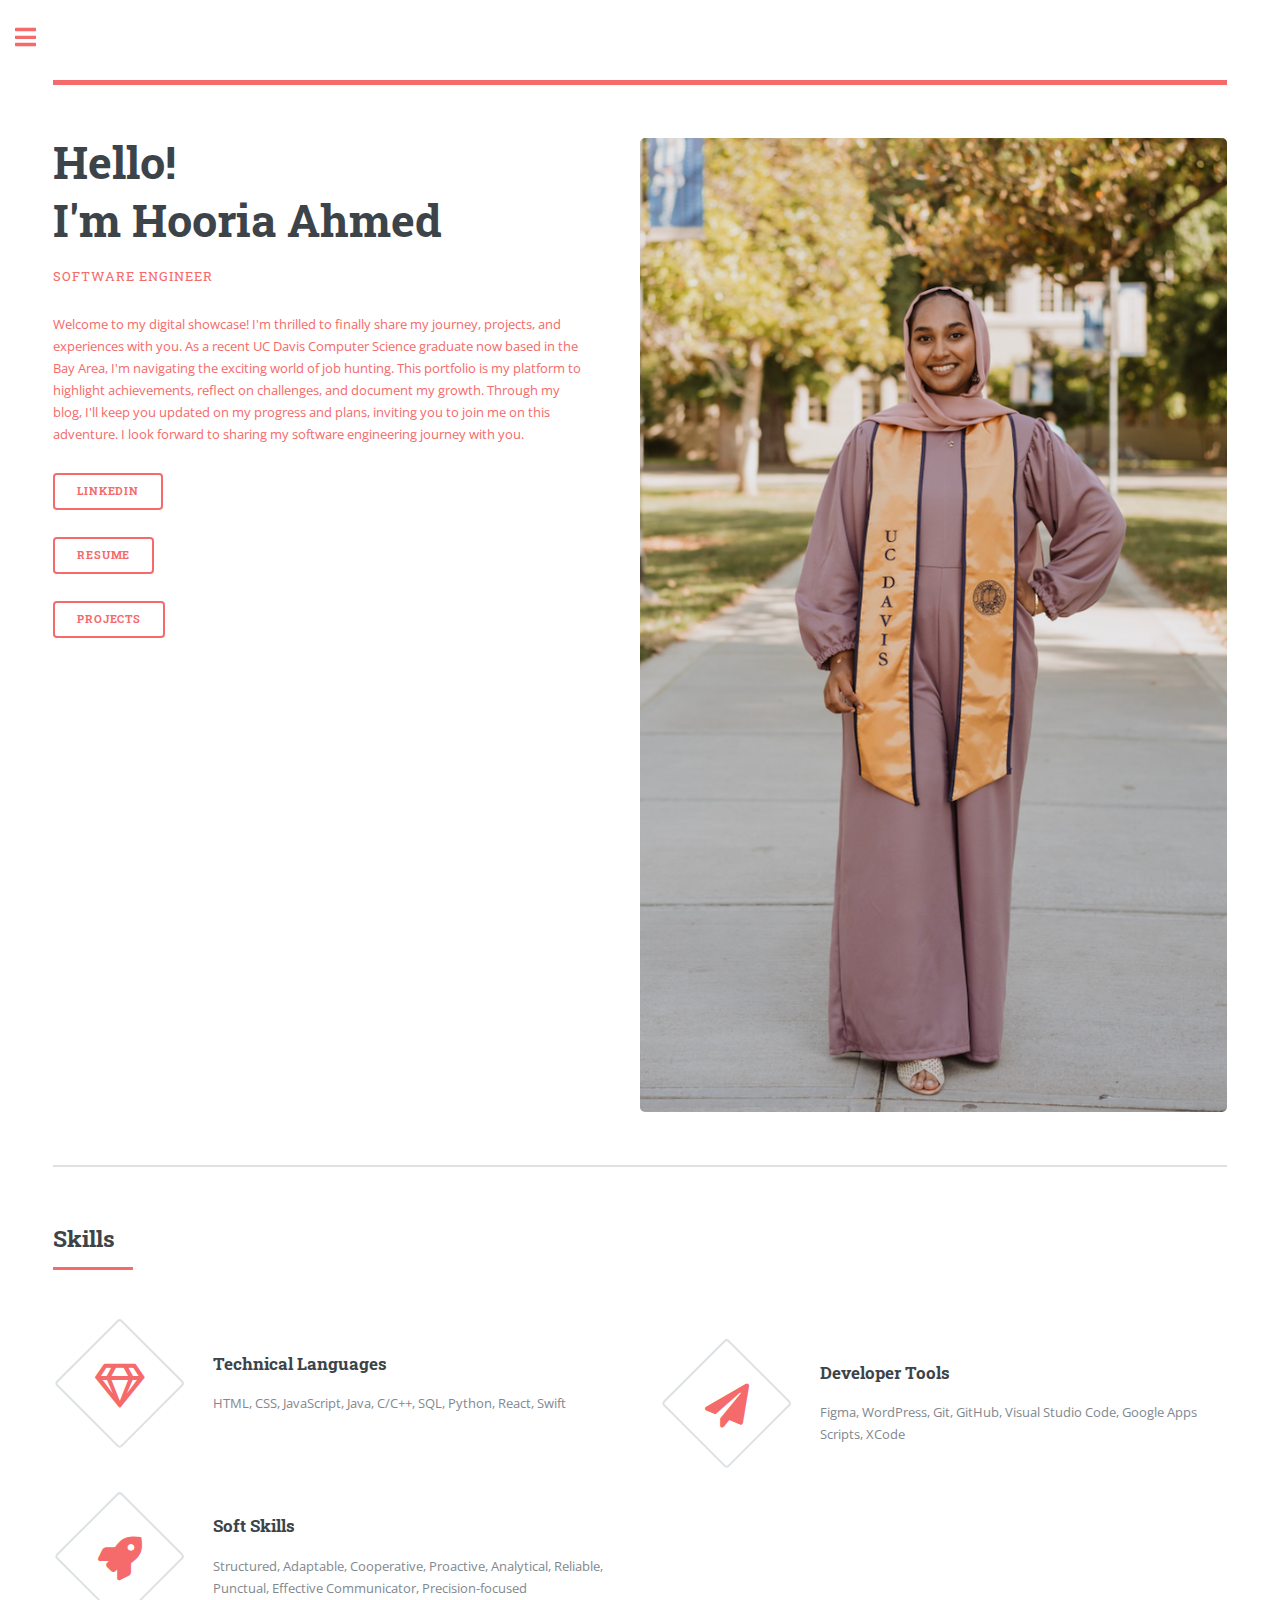
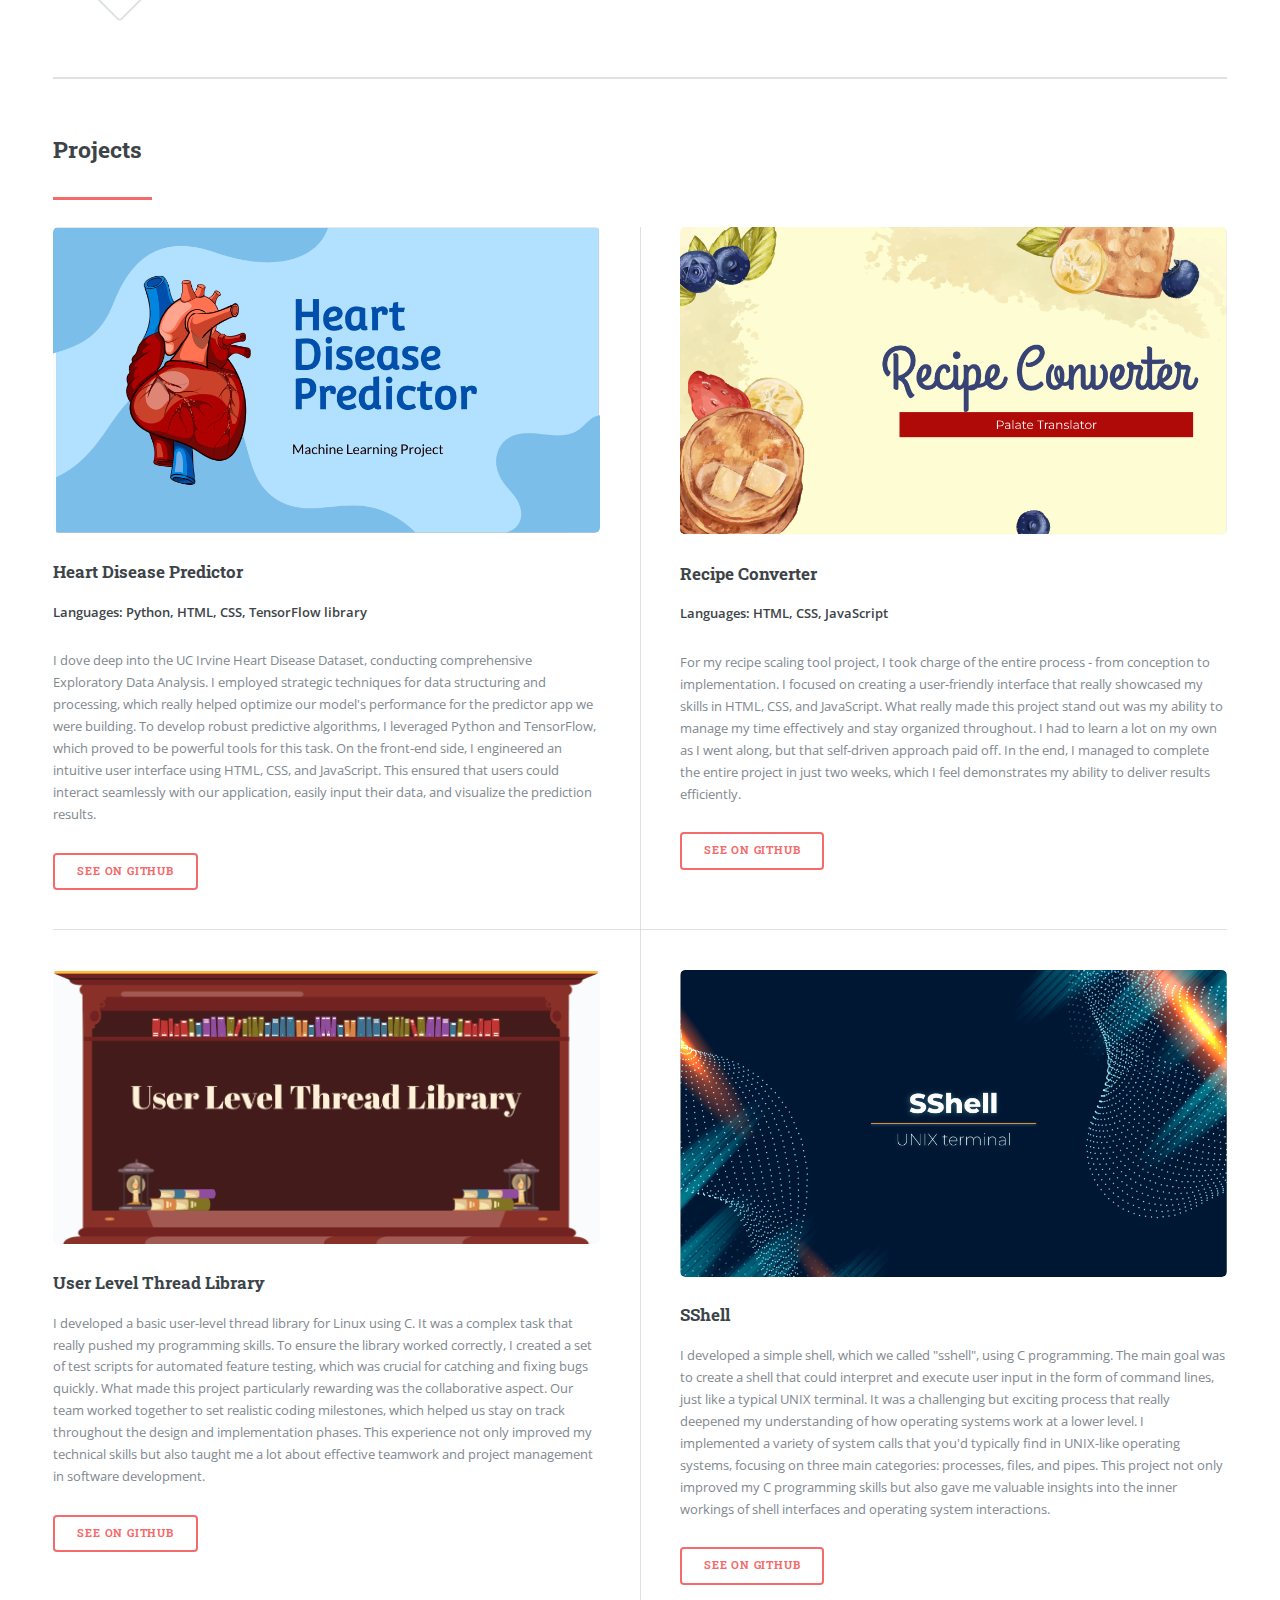
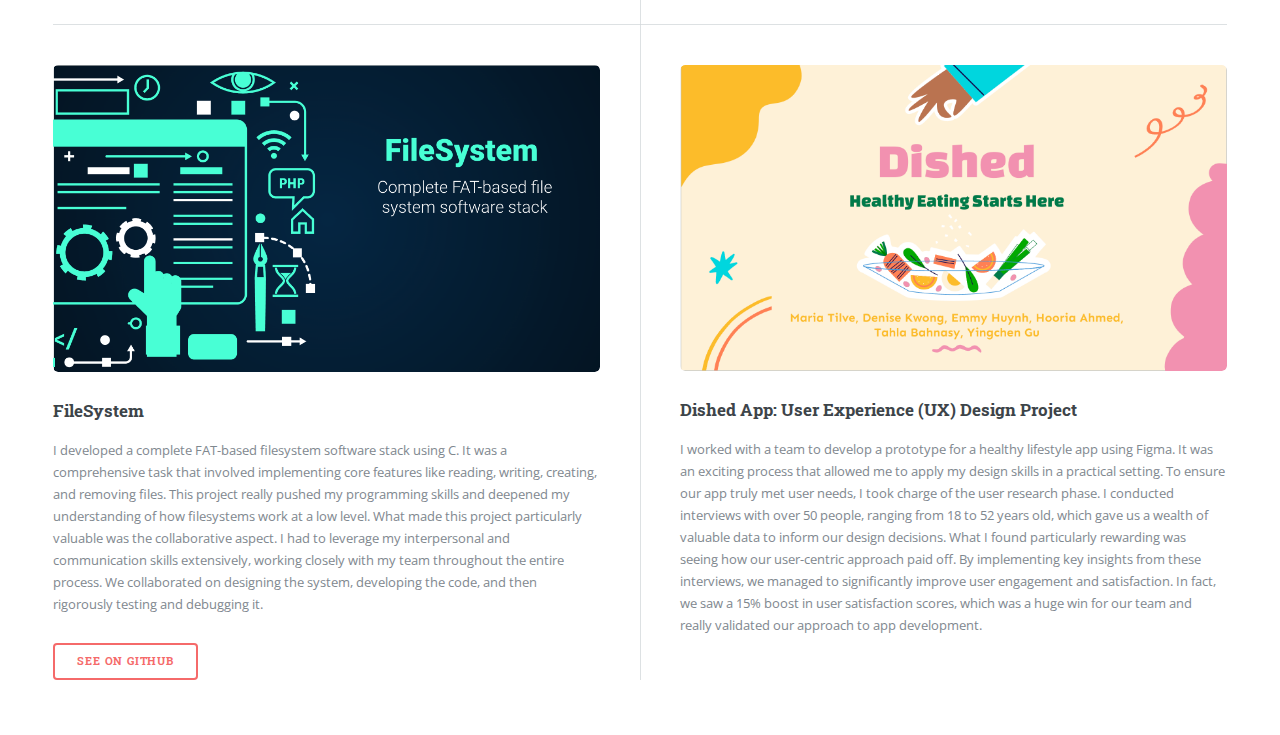
==== index.html @ 4b8045fc "added projects anchor" ====
<!DOCTYPE HTML>
<!--
	Hooria's personal project portfolio
-->
<html>
	<head>
		<title>Hooria's Portfolio</title>
		<meta charset="utf-8" />
		<meta name="viewport" content="width=device-width, initial-scale=1, user-scalable=no" />
		<link rel="stylesheet" href="assets/css/main.css" />

		 <!-- add icon link -->
		<link rel="icon" href="images/h-favicon.jpg"type="image/x-icon"/>

		<!-- Google tag (gtag.js) -->
		<script async src="https://www.googletagmanager.com/gtag/js?id=G-2B2VXZK2Q8"></script>
		<script>
		window.dataLayer = window.dataLayer || [];
		function gtag(){dataLayer.push(arguments);}
		gtag('js', new Date());

		gtag('config', 'G-2B2VXZK2Q8');
		</script>
	</head>
	<body class="is-preload">

		<!-- Wrapper -->
			<div id="wrapper">

				<!-- Main -->
					<div id="main">
						<div class="inner">

							<!-- Header -->
								<header id="header">
									<a href="index.html" class="logo">
								</header>

							<!-- Banner -->
								<section id="banner">
									<div class="content">
										<header>
											<h1 style="font-size: 45px;">Hello! <br>I'm Hooria Ahmed<br />
											</h1>
											<p>Software Engineer</p>
										</header>
										<p>Welcome to my digital showcase! I'm thrilled to finally share my journey, projects, and experiences with you. As a recent UC Davis Computer Science graduate now based in the Bay Area, I'm navigating the exciting world of job hunting. This portfolio is my platform to highlight achievements, reflect on challenges, and document my growth. Through my blog, I'll keep you updated on my progress and plans, inviting you to join me on this adventure. I look forward to sharing my software engineering journey with you.
										</p>
										<ul class="actions">
											<li><a href="https://www.linkedin.com/in/hooria-ahmed-79b497223/" class="button big">LinkedIn</a></li>
										</ul>
										<ul class="actions">
											<li><a href="images/July_Hooria Ahmed_Resume_2024 (1).pdf" class="button big">Resume</a></li>
										</ul>
										<ul class="actions">
											<li><a href="#projects-anchor" class="button big">Projects</a></li>
										</ul>
									</div>
									<span class="image object">
										<img src="images/cropped-hooria-image.jpg" alt="" />
									</span>
								</section>

							<!-- Section -->
								<section>
									<header class="major">
										<h2>Skills</h2>
									</header>
									<div class="features">
										<article>
											<span class="icon fa-gem"></span>
											<div class="content">
												<h3> Technical Languages</h3>
												<p>HTML, CSS, JavaScript, Java, C/C++, SQL, Python, React, Swift
												</p>
											</div>
										</article>
										<article>
											<span class="icon solid fa-paper-plane"></span>
											<div class="content">
												<h3>Developer Tools</h3>
												<p> Figma, WordPress, Git, GitHub, Visual Studio Code, Google Apps Scripts, XCode
												</p>
											</div>
										</article>
										<article>
											<span class="icon solid fa-rocket"></span>
											<div class="content">
												<h3>Soft Skills</h3>
												<p> Structured, Adaptable, Cooperative, Proactive, Analytical, Reliable, Punctual, Effective Communicator, Precision-focused</p>
											</div>
										</article>
										
									</div>
								</section>

							<!-- Section -->
								<section>
									<header class="major">
										<a id="projects-anchor"><h2>Projects</h2></a>
									</header>
									<div class="posts">
										<article>
											<a href="https://github.com/Saipranav-Kotamreddy/ECS-171-Project" class="image"><img src="images/HeartDiseasImage.png" alt="" /></a>
											<h3>Heart Disease Predictor</h3>
											<p><strong>Languages: Python, HTML, CSS, TensorFlow library</strong></p>
											<p>I dove deep into the UC Irvine Heart Disease Dataset, conducting comprehensive Exploratory Data Analysis. I employed strategic techniques for data structuring and processing, which really helped optimize our model's performance for the predictor app we were building. To develop robust predictive algorithms, I leveraged Python and TensorFlow, which proved to be powerful tools for this task. On the front-end side, I engineered an intuitive user interface using HTML, CSS, and JavaScript. This ensured that users could interact seamlessly with our application, easily input their data, and visualize the prediction results.</p>
											<ul class="actions">
												<li><a href="https://github.com/Saipranav-Kotamreddy/ECS-171-Project" class="button">See on GitHub</a></li>
											</ul>
										</article>
										<article>
											<a href="https://github.com/hooria178/RecipeConverterProject" class="image"><img src="images/RecipeConverterImage.png" alt="" /></a>
											<h3>Recipe Converter</h3>
											<p><strong>Languages: HTML, CSS, JavaScript</strong></p>
											<p>For my recipe scaling tool project, I took charge of the entire process - from conception to implementation. I focused on creating a user-friendly interface that really showcased my skills in HTML, CSS, and JavaScript. What really made this project stand out was my ability to manage my time effectively and stay organized throughout. I had to learn a lot on my own as I went along, but that self-driven approach paid off. In the end, I managed to complete the entire project in just two weeks, which I feel demonstrates my ability to deliver results efficiently.</p>
											<ul class="actions">
												<li><a href="https://github.com/hooria178/RecipeConverterProject" class="button">See on GitHub</a></li>
											</ul>
										</article>
										<article>
											<a href="https://github.com/hooria178/UL-ThreadLibrary" class="image"><img src="images/UserLevelImage.png" alt="" /></a>
											<h3>User Level Thread Library</h3>
											<p>I developed a basic user-level thread library for Linux using C. It was a complex task that really pushed my programming skills. To ensure the library worked correctly, I created a set of test scripts for automated feature testing, which was crucial for catching and fixing bugs quickly. What made this project particularly rewarding was the collaborative aspect. Our team worked together to set realistic coding milestones, which helped us stay on track throughout the design and implementation phases. This experience not only improved my technical skills but also taught me a lot about effective teamwork and project management in software development.</p>
											<ul class="actions">
												<li><a href="https://github.com/hooria178/UL-ThreadLibrary" class="button">See on GitHub</a></li>
											</ul>
										</article>
										<article>
											<a href="https://github.com/hooria178/SShell" class="image"><img src="images/SShellImage.png" alt="" /></a>
											<h3>SShell</h3>
											<p>I developed a simple shell, which we called "sshell", using C programming. The main goal was to create a shell that could interpret and execute user input in the form of command lines, just like a typical UNIX terminal. It was a challenging but exciting process that really deepened my understanding of how operating systems work at a lower level. I implemented a variety of system calls that you'd typically find in UNIX-like operating systems, focusing on three main categories: processes, files, and pipes. This project not only improved my C programming skills but also gave me valuable insights into the inner workings of shell interfaces and operating system interactions.</p>
											<ul class="actions">
												<li><a href="https://github.com/hooria178/SShell" class="button">See on GitHub</a></li>
											</ul>
										</article>
										<article>
											<a href="https://github.com/hooria178/FileSystem" class="image"><img src="images/FileSystemImage.png" alt="" /></a>
											<h3>FileSystem</h3>
											<p>I developed a complete FAT-based filesystem software stack using C. It was a comprehensive task that involved implementing core features like reading, writing, creating, and removing files. This project really pushed my programming skills and deepened my understanding of how filesystems work at a low level. What made this project particularly valuable was the collaborative aspect. I had to leverage my interpersonal and communication skills extensively, working closely with my team throughout the entire process. We collaborated on designing the system, developing the code, and then rigorously testing and debugging it.</p>
											<ul class="actions">
												<li><a href="https://github.com/hooria178/FileSystem" class="button">See on GitHub</a></li>
											</ul>
										</article>
										<article>
											<a class="image"><img src="images/DishedImage.png" alt="" /></a>
											<h3>Dished App: User Experience (UX) Design Project</h3>
											<p> I worked with a team to develop a prototype for a healthy lifestyle app using Figma. It was an exciting process that allowed me to apply my design skills in a practical setting. To ensure our app truly met user needs, I took charge of the user research phase. I conducted interviews with over 50 people, ranging from 18 to 52 years old, which gave us a wealth of valuable data to inform our design decisions. What I found particularly rewarding was seeing how our user-centric approach paid off. By implementing key insights from these interviews, we managed to significantly improve user engagement and satisfaction. In fact, we saw a 15% boost in user satisfaction scores, which was a huge win for our team and really validated our approach to app development.</p>
										</article>
									</div>
								</section>

						</div>
					</div>

				<!-- Sidebar -->
					<div id="sidebar">
						<div class="inner">

							<!-- Search -->
								<!-- <section id="search" class="alt">
									<form method="post" action="#">
										<input type="text" name="query" id="query" placeholder="Search" />
									</form>
								</section> -->

							<!-- Menu -->
								<nav id="menu">
									<header class="major">
										<h2>Menu</h2>
									</header>
									<ul>
										<li><a href="index.html">Homepage</a></li>
										<li><a href="blog.html">Blog</a></li>
										<li><a href="#projects-anchor">Projects</a></li>
									
									
									</ul>
								</nav>

							<!-- Section -->
							<section>
								<header class="major">
									<h2>Recent Blogs</h2>
								</header>
								<div class="mini-posts">
									<article>
										<a href="blog.html" class="image"><img src="images/Blog1Image.png" alt="" /></a>
										<a href="blog.html"><p>Post-graduate Life and Headstarter Fellowship</a>
										</p>
									</article>
									
								<ul class="actions">
									<li><a href="blog.html" class="button">More</a></li>
								</ul>
							</section>

							<!-- Section -->
								<section>
									<header class="major">
										<h2>Get in touch</h2>
									</header>
									<p>Connect with me!</p>
									<ul class="contact">
										<li class="icon solid fa-envelope"><a href="mailto:hooriaahmed54@gmail.com">hooriaahmed54@gmail.com</a></li>
										<li class="icon solid fa-phone">On request only!</li>
										<li class="icon solid fa-home">SF Bay Area</li>
									</ul>
								</section>

							<!-- Footer -->
								<footer id="footer">
									<p class="copyright">&copy; Untitled. All rights reserved. Demo Images: <a href="https://unsplash.com">Unsplash</a>. Design: <a href="https://html5up.net">HTML5 UP</a>.</p>
								</footer>

						</div>
					</div>

			</div>

		<!-- Scripts -->
			<script src="assets/js/jquery.min.js"></script>
			<script src="assets/js/browser.min.js"></script>
			<script src="assets/js/breakpoints.min.js"></script>
			<script src="assets/js/util.js"></script>
			<script src="assets/js/main.js"></script>

	</body>
</html>
---- assets/css/main.css ----
@import url(fontawesome-all.min.css);
@import url("https://fonts.googleapis.com/css?family=Open+Sans:400,600,400italic,600italic|Roboto+Slab:400,700");
/*
	Editorial by HTML5 UP
	html5up.net | @ajlkn
	Free for personal and commercial use under the CCA 3.0 license (html5up.net/license)
*/
html, body, div, span, applet, object,
iframe, h1, h2, h3, h4, h5, h6, p, blockquote,
pre, a, abbr, acronym, address, big, cite,
code, del, dfn, em, img, ins, kbd, q, s, samp,
small, strike, strong, sub, sup, tt, var, b,
u, i, center, dl, dt, dd, ol, ul, li, fieldset,
form, label, legend, table, caption, tbody,
tfoot, thead, tr, th, td, article, aside,
canvas, details, embed, figure, figcaption,
footer, header, hgroup, menu, nav, output, ruby,
section, summary, time, mark, audio, video {
  margin: 0;
  padding: 0;
  border: 0;
  font-size: 100%;
  font: inherit;
  vertical-align: baseline; }

article, aside, details, figcaption, figure,
footer, header, hgroup, menu, nav, section {
  display: block; }

body {
  line-height: 1; }

ol, ul {
  list-style: none; }

blockquote, q {
  quotes: none; }
  blockquote:before, blockquote:after, q:before, q:after {
    content: '';
    content: none; }

table {
  border-collapse: collapse;
  border-spacing: 0; }

body {
  -webkit-text-size-adjust: none; }

mark {
  background-color: transparent;
  color: inherit; }

input::-moz-focus-inner {
  border: 0;
  padding: 0; }

input, select, textarea {
  -moz-appearance: none;
  -webkit-appearance: none;
  -ms-appearance: none;
  appearance: none; }

/* Basic */
@-ms-viewport {
  width: device-width; }

body {
  -ms-overflow-style: scrollbar; }

@media screen and (max-width: 480px) {
  html, body {
    min-width: 320px; } }

html {
  box-sizing: border-box; }

*, *:before, *:after {
  box-sizing: inherit; }

body {
  background: #ffffff; }
  body.is-preload *, body.is-preload *:before, body.is-preload *:after, body.is-resizing *, body.is-resizing *:before, body.is-resizing *:after {
    -moz-animation: none !important;
    -webkit-animation: none !important;
    -ms-animation: none !important;
    animation: none !important;
    -moz-transition: none !important;
    -webkit-transition: none !important;
    -ms-transition: none !important;
    transition: none !important; }

/* Type */
body, input, select, textarea {
  color: #7f888f;
  font-family: "Open Sans", sans-serif;
  font-size: 13pt;
  font-weight: 400;
  line-height: 1.65; }
  @media screen and (max-width: 1680px) {
    body, input, select, textarea {
      font-size: 11pt; } }
  @media screen and (max-width: 1280px) {
    body, input, select, textarea {
      font-size: 10pt; } }
  @media screen and (max-width: 360px) {
    body, input, select, textarea {
      font-size: 9pt; } }

a {
  -moz-transition: color 0.2s ease-in-out, border-bottom-color 0.2s ease-in-out;
  -webkit-transition: color 0.2s ease-in-out, border-bottom-color 0.2s ease-in-out;
  -ms-transition: color 0.2s ease-in-out, border-bottom-color 0.2s ease-in-out;
  transition: color 0.2s ease-in-out, border-bottom-color 0.2s ease-in-out;
  border-bottom: dotted 1px;
  color: #f56a6a;
  text-decoration: none; }
  a:hover {
    border-bottom-color: #f56a6a;
    color: #f56a6a !important; }
    a:hover strong {
      color: inherit; }

strong, b {
  color: #3d4449;
  font-weight: 600; }

em, i {
  font-style: italic; }

p {
  margin: 0 0 2em 0; }

h1, h2, h3, h4, h5, h6 {
  color: #3d4449;
  font-family: "Roboto Slab", serif;
  font-weight: 700;
  line-height: 1.5;
  margin: 0 0 1em 0; }
  h1 a, h2 a, h3 a, h4 a, h5 a, h6 a {
    color: inherit;
    text-decoration: none;
    border-bottom: 0; }

h1 {
  font-size: 4em;
  margin: 0 0 0.5em 0;
  line-height: 1.3; }

h2 {
  font-size: 1.75em; }

h3 {
  font-size: 1.25em; }

h4 {
  font-size: 1.1em; }

h5 {
  font-size: 0.9em; }

h6 {
  font-size: 0.7em; }

@media screen and (max-width: 1680px) {
  h1 {
    font-size: 3.5em; } }

@media screen and (max-width: 980px) {
  h1 {
    font-size: 3.25em; } }

@media screen and (max-width: 736px) {
  h1 {
    font-size: 2em;
    line-height: 1.4; }
  h2 {
    font-size: 1.5em; } }

sub {
  font-size: 0.8em;
  position: relative;
  top: 0.5em; }

sup {
  font-size: 0.8em;
  position: relative;
  top: -0.5em; }

blockquote {
  border-left: solid 3px rgba(210, 215, 217, 0.75);
  font-style: italic;
  margin: 0 0 2em 0;
  padding: 0.5em 0 0.5em 2em; }

code {
  background: rgba(230, 235, 237, 0.25);
  border-radius: 0.375em;
  border: solid 1px rgba(210, 215, 217, 0.75);
  font-family: "Courier New", monospace;
  font-size: 0.9em;
  margin: 0 0.25em;
  padding: 0.25em 0.65em; }

pre {
  -webkit-overflow-scrolling: touch;
  font-family: "Courier New", monospace;
  font-size: 0.9em;
  margin: 0 0 2em 0; }
  pre code {
    display: block;
    line-height: 1.75;
    padding: 1em 1.5em;
    overflow-x: auto; }

hr {
  border: 0;
  border-bottom: solid 1px rgba(210, 215, 217, 0.75);
  margin: 2em 0; }
  hr.major {
    margin: 3em 0; }

.align-left {
  text-align: left; }

.align-center {
  text-align: center; }

.align-right {
  text-align: right; }

/* Row */
.row {
  display: flex;
  flex-wrap: wrap;
  box-sizing: border-box;
  align-items: stretch; }
  .row > * {
    box-sizing: border-box; }
  .row.gtr-uniform > * > :last-child {
    margin-bottom: 0; }
  .row.aln-left {
    justify-content: flex-start; }
  .row.aln-center {
    justify-content: center; }
  .row.aln-right {
    justify-content: flex-end; }
  .row.aln-top {
    align-items: flex-start; }
  .row.aln-middle {
    align-items: center; }
  .row.aln-bottom {
    align-items: flex-end; }
  .row > .imp {
    order: -1; }
  .row > .col-1 {
    width: 8.33333%; }
  .row > .off-1 {
    margin-left: 8.33333%; }
  .row > .col-2 {
    width: 16.66667%; }
  .row > .off-2 {
    margin-left: 16.66667%; }
  .row > .col-3 {
    width: 25%; }
  .row > .off-3 {
    margin-left: 25%; }
  .row > .col-4 {
    width: 33.33333%; }
  .row > .off-4 {
    margin-left: 33.33333%; }
  .row > .col-5 {
    width: 41.66667%; }
  .row > .off-5 {
    margin-left: 41.66667%; }
  .row > .col-6 {
    width: 50%; }
  .row > .off-6 {
    margin-left: 50%; }
  .row > .col-7 {
    width: 58.33333%; }
  .row > .off-7 {
    margin-left: 58.33333%; }
  .row > .col-8 {
    width: 66.66667%; }
  .row > .off-8 {
    margin-left: 66.66667%; }
  .row > .col-9 {
    width: 75%; }
  .row > .off-9 {
    margin-left: 75%; }
  .row > .col-10 {
    width: 83.33333%; }
  .row > .off-10 {
    margin-left: 83.33333%; }
  .row > .col-11 {
    width: 91.66667%; }
  .row > .off-11 {
    margin-left: 91.66667%; }
  .row > .col-12 {
    width: 100%; }
  .row > .off-12 {
    margin-left: 100%; }
  .row.gtr-0 {
    margin-top: 0;
    margin-left: 0em; }
    .row.gtr-0 > * {
      padding: 0 0 0 0em; }
    .row.gtr-0.gtr-uniform {
      margin-top: 0em; }
      .row.gtr-0.gtr-uniform > * {
        padding-top: 0em; }
  .row.gtr-25 {
    margin-top: 0;
    margin-left: -0.375em; }
    .row.gtr-25 > * {
      padding: 0 0 0 0.375em; }
    .row.gtr-25.gtr-uniform {
      margin-top: -0.375em; }
      .row.gtr-25.gtr-uniform > * {
        padding-top: 0.375em; }
  .row.gtr-50 {
    margin-top: 0;
    margin-left: -0.75em; }
    .row.gtr-50 > * {
      padding: 0 0 0 0.75em; }
    .row.gtr-50.gtr-uniform {
      margin-top: -0.75em; }
      .row.gtr-50.gtr-uniform > * {
        padding-top: 0.75em; }
  .row {
    margin-top: 0;
    margin-left: -1.5em; }
    .row > * {
      padding: 0 0 0 1.5em; }
    .row.gtr-uniform {
      margin-top: -1.5em; }
      .row.gtr-uniform > * {
        padding-top: 1.5em; }
  .row.gtr-150 {
    margin-top: 0;
    margin-left: -2.25em; }
    .row.gtr-150 > * {
      padding: 0 0 0 2.25em; }
    .row.gtr-150.gtr-uniform {
      margin-top: -2.25em; }
      .row.gtr-150.gtr-uniform > * {
        padding-top: 2.25em; }
  .row.gtr-200 {
    margin-top: 0;
    margin-left: -3em; }
    .row.gtr-200 > * {
      padding: 0 0 0 3em; }
    .row.gtr-200.gtr-uniform {
      margin-top: -3em; }
      .row.gtr-200.gtr-uniform > * {
        padding-top: 3em; }
  @media screen and (max-width: 1680px) {
    .row {
      display: flex;
      flex-wrap: wrap;
      box-sizing: border-box;
      align-items: stretch; }
      .row > * {
        box-sizing: border-box; }
      .row.gtr-uniform > * > :last-child {
        margin-bottom: 0; }
      .row.aln-left {
        justify-content: flex-start; }
      .row.aln-center {
        justify-content: center; }
      .row.aln-right {
        justify-content: flex-end; }
      .row.aln-top {
        align-items: flex-start; }
      .row.aln-middle {
        align-items: center; }
      .row.aln-bottom {
        align-items: flex-end; }
      .row > .imp-xlarge {
        order: -1; }
      .row > .col-1-xlarge {
        width: 8.33333%; }
      .row > .off-1-xlarge {
        margin-left: 8.33333%; }
      .row > .col-2-xlarge {
        width: 16.66667%; }
      .row > .off-2-xlarge {
        margin-left: 16.66667%; }
      .row > .col-3-xlarge {
        width: 25%; }
      .row > .off-3-xlarge {
        margin-left: 25%; }
      .row > .col-4-xlarge {
        width: 33.33333%; }
      .row > .off-4-xlarge {
        margin-left: 33.33333%; }
      .row > .col-5-xlarge {
        width: 41.66667%; }
      .row > .off-5-xlarge {
        margin-left: 41.66667%; }
      .row > .col-6-xlarge {
        width: 50%; }
      .row > .off-6-xlarge {
        margin-left: 50%; }
      .row > .col-7-xlarge {
        width: 58.33333%; }
      .row > .off-7-xlarge {
        margin-left: 58.33333%; }
      .row > .col-8-xlarge {
        width: 66.66667%; }
      .row > .off-8-xlarge {
        margin-left: 66.66667%; }
      .row > .col-9-xlarge {
        width: 75%; }
      .row > .off-9-xlarge {
        margin-left: 75%; }
      .row > .col-10-xlarge {
        width: 83.33333%; }
      .row > .off-10-xlarge {
        margin-left: 83.33333%; }
      .row > .col-11-xlarge {
        width: 91.66667%; }
      .row > .off-11-xlarge {
        margin-left: 91.66667%; }
      .row > .col-12-xlarge {
        width: 100%; }
      .row > .off-12-xlarge {
        margin-left: 100%; }
      .row.gtr-0 {
        margin-top: 0;
        margin-left: 0em; }
        .row.gtr-0 > * {
          padding: 0 0 0 0em; }
        .row.gtr-0.gtr-uniform {
          margin-top: 0em; }
          .row.gtr-0.gtr-uniform > * {
            padding-top: 0em; }
      .row.gtr-25 {
        margin-top: 0;
        margin-left: -0.375em; }
        .row.gtr-25 > * {
          padding: 0 0 0 0.375em; }
        .row.gtr-25.gtr-uniform {
          margin-top: -0.375em; }
          .row.gtr-25.gtr-uniform > * {
            padding-top: 0.375em; }
      .row.gtr-50 {
        margin-top: 0;
        margin-left: -0.75em; }
        .row.gtr-50 > * {
          padding: 0 0 0 0.75em; }
        .row.gtr-50.gtr-uniform {
          margin-top: -0.75em; }
          .row.gtr-50.gtr-uniform > * {
            padding-top: 0.75em; }
      .row {
        margin-top: 0;
        margin-left: -1.5em; }
        .row > * {
          padding: 0 0 0 1.5em; }
        .row.gtr-uniform {
          margin-top: -1.5em; }
          .row.gtr-uniform > * {
            padding-top: 1.5em; }
      .row.gtr-150 {
        margin-top: 0;
        margin-left: -2.25em; }
        .row.gtr-150 > * {
          padding: 0 0 0 2.25em; }
        .row.gtr-150.gtr-uniform {
          margin-top: -2.25em; }
          .row.gtr-150.gtr-uniform > * {
            padding-top: 2.25em; }
      .row.gtr-200 {
        margin-top: 0;
        margin-left: -3em; }
        .row.gtr-200 > * {
          padding: 0 0 0 3em; }
        .row.gtr-200.gtr-uniform {
          margin-top: -3em; }
          .row.gtr-200.gtr-uniform > * {
            padding-top: 3em; } }
  @media screen and (max-width: 1280px) {
    .row {
      display: flex;
      flex-wrap: wrap;
      box-sizing: border-box;
      align-items: stretch; }
      .row > * {
        box-sizing: border-box; }
      .row.gtr-uniform > * > :last-child {
        margin-bottom: 0; }
      .row.aln-left {
        justify-content: flex-start; }
      .row.aln-center {
        justify-content: center; }
      .row.aln-right {
        justify-content: flex-end; }
      .row.aln-top {
        align-items: flex-start; }
      .row.aln-middle {
        align-items: center; }
      .row.aln-bottom {
        align-items: flex-end; }
      .row > .imp-large {
        order: -1; }
      .row > .col-1-large {
        width: 8.33333%; }
      .row > .off-1-large {
        margin-left: 8.33333%; }
      .row > .col-2-large {
        width: 16.66667%; }
      .row > .off-2-large {
        margin-left: 16.66667%; }
      .row > .col-3-large {
        width: 25%; }
      .row > .off-3-large {
        margin-left: 25%; }
      .row > .col-4-large {
        width: 33.33333%; }
      .row > .off-4-large {
        margin-left: 33.33333%; }
      .row > .col-5-large {
        width: 41.66667%; }
      .row > .off-5-large {
        margin-left: 41.66667%; }
      .row > .col-6-large {
        width: 50%; }
      .row > .off-6-large {
        margin-left: 50%; }
      .row > .col-7-large {
        width: 58.33333%; }
      .row > .off-7-large {
        margin-left: 58.33333%; }
      .row > .col-8-large {
        width: 66.66667%; }
      .row > .off-8-large {
        margin-left: 66.66667%; }
      .row > .col-9-large {
        width: 75%; }
      .row > .off-9-large {
        margin-left: 75%; }
      .row > .col-10-large {
        width: 83.33333%; }
      .row > .off-10-large {
        margin-left: 83.33333%; }
      .row > .col-11-large {
        width: 91.66667%; }
      .row > .off-11-large {
        margin-left: 91.66667%; }
      .row > .col-12-large {
        width: 100%; }
      .row > .off-12-large {
        margin-left: 100%; }
      .row.gtr-0 {
        margin-top: 0;
        margin-left: 0em; }
        .row.gtr-0 > * {
          padding: 0 0 0 0em; }
        .row.gtr-0.gtr-uniform {
          margin-top: 0em; }
          .row.gtr-0.gtr-uniform > * {
            padding-top: 0em; }
      .row.gtr-25 {
        margin-top: 0;
        margin-left: -0.375em; }
        .row.gtr-25 > * {
          padding: 0 0 0 0.375em; }
        .row.gtr-25.gtr-uniform {
          margin-top: -0.375em; }
          .row.gtr-25.gtr-uniform > * {
            padding-top: 0.375em; }
      .row.gtr-50 {
        margin-top: 0;
        margin-left: -0.75em; }
        .row.gtr-50 > * {
          padding: 0 0 0 0.75em; }
        .row.gtr-50.gtr-uniform {
          margin-top: -0.75em; }
          .row.gtr-50.gtr-uniform > * {
            padding-top: 0.75em; }
      .row {
        margin-top: 0;
        margin-left: -1.5em; }
        .row > * {
          padding: 0 0 0 1.5em; }
        .row.gtr-uniform {
          margin-top: -1.5em; }
          .row.gtr-uniform > * {
            padding-top: 1.5em; }
      .row.gtr-150 {
        margin-top: 0;
        margin-left: -2.25em; }
        .row.gtr-150 > * {
          padding: 0 0 0 2.25em; }
        .row.gtr-150.gtr-uniform {
          margin-top: -2.25em; }
          .row.gtr-150.gtr-uniform > * {
            padding-top: 2.25em; }
      .row.gtr-200 {
        margin-top: 0;
        margin-left: -3em; }
        .row.gtr-200 > * {
          padding: 0 0 0 3em; }
        .row.gtr-200.gtr-uniform {
          margin-top: -3em; }
          .row.gtr-200.gtr-uniform > * {
            padding-top: 3em; } }
  @media screen and (max-width: 980px) {
    .row {
      display: flex;
      flex-wrap: wrap;
      box-sizing: border-box;
      align-items: stretch; }
      .row > * {
        box-sizing: border-box; }
      .row.gtr-uniform > * > :last-child {
        margin-bottom: 0; }
      .row.aln-left {
        justify-content: flex-start; }
      .row.aln-center {
        justify-content: center; }
      .row.aln-right {
        justify-content: flex-end; }
      .row.aln-top {
        align-items: flex-start; }
      .row.aln-middle {
        align-items: center; }
      .row.aln-bottom {
        align-items: flex-end; }
      .row > .imp-medium {
        order: -1; }
      .row > .col-1-medium {
        width: 8.33333%; }
      .row > .off-1-medium {
        margin-left: 8.33333%; }
      .row > .col-2-medium {
        width: 16.66667%; }
      .row > .off-2-medium {
        margin-left: 16.66667%; }
      .row > .col-3-medium {
        width: 25%; }
      .row > .off-3-medium {
        margin-left: 25%; }
      .row > .col-4-medium {
        width: 33.33333%; }
      .row > .off-4-medium {
        margin-left: 33.33333%; }
      .row > .col-5-medium {
        width: 41.66667%; }
      .row > .off-5-medium {
        margin-left: 41.66667%; }
      .row > .col-6-medium {
        width: 50%; }
      .row > .off-6-medium {
        margin-left: 50%; }
      .row > .col-7-medium {
        width: 58.33333%; }
      .row > .off-7-medium {
        margin-left: 58.33333%; }
      .row > .col-8-medium {
        width: 66.66667%; }
      .row > .off-8-medium {
        margin-left: 66.66667%; }
      .row > .col-9-medium {
        width: 75%; }
      .row > .off-9-medium {
        margin-left: 75%; }
      .row > .col-10-medium {
        width: 83.33333%; }
      .row > .off-10-medium {
        margin-left: 83.33333%; }
      .row > .col-11-medium {
        width: 91.66667%; }
      .row > .off-11-medium {
        margin-left: 91.66667%; }
      .row > .col-12-medium {
        width: 100%; }
      .row > .off-12-medium {
        margin-left: 100%; }
      .row.gtr-0 {
        margin-top: 0;
        margin-left: 0em; }
        .row.gtr-0 > * {
          padding: 0 0 0 0em; }
        .row.gtr-0.gtr-uniform {
          margin-top: 0em; }
          .row.gtr-0.gtr-uniform > * {
            padding-top: 0em; }
      .row.gtr-25 {
        margin-top: 0;
        margin-left: -0.375em; }
        .row.gtr-25 > * {
          padding: 0 0 0 0.375em; }
        .row.gtr-25.gtr-uniform {
          margin-top: -0.375em; }
          .row.gtr-25.gtr-uniform > * {
            padding-top: 0.375em; }
      .row.gtr-50 {
        margin-top: 0;
        margin-left: -0.75em; }
        .row.gtr-50 > * {
          padding: 0 0 0 0.75em; }
        .row.gtr-50.gtr-uniform {
          margin-top: -0.75em; }
          .row.gtr-50.gtr-uniform > * {
            padding-top: 0.75em; }
      .row {
        margin-top: 0;
        margin-left: -1.5em; }
        .row > * {
          padding: 0 0 0 1.5em; }
        .row.gtr-uniform {
          margin-top: -1.5em; }
          .row.gtr-uniform > * {
            padding-top: 1.5em; }
      .row.gtr-150 {
        margin-top: 0;
        margin-left: -2.25em; }
        .row.gtr-150 > * {
          padding: 0 0 0 2.25em; }
        .row.gtr-150.gtr-uniform {
          margin-top: -2.25em; }
          .row.gtr-150.gtr-uniform > * {
            padding-top: 2.25em; }
      .row.gtr-200 {
        margin-top: 0;
        margin-left: -3em; }
        .row.gtr-200 > * {
          padding: 0 0 0 3em; }
        .row.gtr-200.gtr-uniform {
          margin-top: -3em; }
          .row.gtr-200.gtr-uniform > * {
            padding-top: 3em; } }
  @media screen and (max-width: 736px) {
    .row {
      display: flex;
      flex-wrap: wrap;
      box-sizing: border-box;
      align-items: stretch; }
      .row > * {
        box-sizing: border-box; }
      .row.gtr-uniform > * > :last-child {
        margin-bottom: 0; }
      .row.aln-left {
        justify-content: flex-start; }
      .row.aln-center {
        justify-content: center; }
      .row.aln-right {
        justify-content: flex-end; }
      .row.aln-top {
        align-items: flex-start; }
      .row.aln-middle {
        align-items: center; }
      .row.aln-bottom {
        align-items: flex-end; }
      .row > .imp-small {
        order: -1; }
      .row > .col-1-small {
        width: 8.33333%; }
      .row > .off-1-small {
        margin-left: 8.33333%; }
      .row > .col-2-small {
        width: 16.66667%; }
      .row > .off-2-small {
        margin-left: 16.66667%; }
      .row > .col-3-small {
        width: 25%; }
      .row > .off-3-small {
        margin-left: 25%; }
      .row > .col-4-small {
        width: 33.33333%; }
      .row > .off-4-small {
        margin-left: 33.33333%; }
      .row > .col-5-small {
        width: 41.66667%; }
      .row > .off-5-small {
        margin-left: 41.66667%; }
      .row > .col-6-small {
        width: 50%; }
      .row > .off-6-small {
        margin-left: 50%; }
      .row > .col-7-small {
        width: 58.33333%; }
      .row > .off-7-small {
        margin-left: 58.33333%; }
      .row > .col-8-small {
        width: 66.66667%; }
      .row > .off-8-small {
        margin-left: 66.66667%; }
      .row > .col-9-small {
        width: 75%; }
      .row > .off-9-small {
        margin-left: 75%; }
      .row > .col-10-small {
        width: 83.33333%; }
      .row > .off-10-small {
        margin-left: 83.33333%; }
      .row > .col-11-small {
        width: 91.66667%; }
      .row > .off-11-small {
        margin-left: 91.66667%; }
      .row > .col-12-small {
        width: 100%; }
      .row > .off-12-small {
        margin-left: 100%; }
      .row.gtr-0 {
        margin-top: 0;
        margin-left: 0em; }
        .row.gtr-0 > * {
          padding: 0 0 0 0em; }
        .row.gtr-0.gtr-uniform {
          margin-top: 0em; }
          .row.gtr-0.gtr-uniform > * {
            padding-top: 0em; }
      .row.gtr-25 {
        margin-top: 0;
        margin-left: -0.375em; }
        .row.gtr-25 > * {
          padding: 0 0 0 0.375em; }
        .row.gtr-25.gtr-uniform {
          margin-top: -0.375em; }
          .row.gtr-25.gtr-uniform > * {
            padding-top: 0.375em; }
      .row.gtr-50 {
        margin-top: 0;
        margin-left: -0.75em; }
        .row.gtr-50 > * {
          padding: 0 0 0 0.75em; }
        .row.gtr-50.gtr-uniform {
          margin-top: -0.75em; }
          .row.gtr-50.gtr-uniform > * {
            padding-top: 0.75em; }
      .row {
        margin-top: 0;
        margin-left: -1.5em; }
        .row > * {
          padding: 0 0 0 1.5em; }
        .row.gtr-uniform {
          margin-top: -1.5em; }
          .row.gtr-uniform > * {
            padding-top: 1.5em; }
      .row.gtr-150 {
        margin-top: 0;
        margin-left: -2.25em; }
        .row.gtr-150 > * {
          padding: 0 0 0 2.25em; }
        .row.gtr-150.gtr-uniform {
          margin-top: -2.25em; }
          .row.gtr-150.gtr-uniform > * {
            padding-top: 2.25em; }
      .row.gtr-200 {
        margin-top: 0;
        margin-left: -3em; }
        .row.gtr-200 > * {
          padding: 0 0 0 3em; }
        .row.gtr-200.gtr-uniform {
          margin-top: -3em; }
          .row.gtr-200.gtr-uniform > * {
            padding-top: 3em; } }
  @media screen and (max-width: 480px) {
    .row {
      display: flex;
      flex-wrap: wrap;
      box-sizing: border-box;
      align-items: stretch; }
      .row > * {
        box-sizing: border-box; }
      .row.gtr-uniform > * > :last-child {
        margin-bottom: 0; }
      .row.aln-left {
        justify-content: flex-start; }
      .row.aln-center {
        justify-content: center; }
      .row.aln-right {
        justify-content: flex-end; }
      .row.aln-top {
        align-items: flex-start; }
      .row.aln-middle {
        align-items: center; }
      .row.aln-bottom {
        align-items: flex-end; }
      .row > .imp-xsmall {
        order: -1; }
      .row > .col-1-xsmall {
        width: 8.33333%; }
      .row > .off-1-xsmall {
        margin-left: 8.33333%; }
      .row > .col-2-xsmall {
        width: 16.66667%; }
      .row > .off-2-xsmall {
        margin-left: 16.66667%; }
      .row > .col-3-xsmall {
        width: 25%; }
      .row > .off-3-xsmall {
        margin-left: 25%; }
      .row > .col-4-xsmall {
        width: 33.33333%; }
      .row > .off-4-xsmall {
        margin-left: 33.33333%; }
      .row > .col-5-xsmall {
        width: 41.66667%; }
      .row > .off-5-xsmall {
        margin-left: 41.66667%; }
      .row > .col-6-xsmall {
        width: 50%; }
      .row > .off-6-xsmall {
        margin-left: 50%; }
      .row > .col-7-xsmall {
        width: 58.33333%; }
      .row > .off-7-xsmall {
        margin-left: 58.33333%; }
      .row > .col-8-xsmall {
        width: 66.66667%; }
      .row > .off-8-xsmall {
        margin-left: 66.66667%; }
      .row > .col-9-xsmall {
        width: 75%; }
      .row > .off-9-xsmall {
        margin-left: 75%; }
      .row > .col-10-xsmall {
        width: 83.33333%; }
      .row > .off-10-xsmall {
        margin-left: 83.33333%; }
      .row > .col-11-xsmall {
        width: 91.66667%; }
      .row > .off-11-xsmall {
        margin-left: 91.66667%; }
      .row > .col-12-xsmall {
        width: 100%; }
      .row > .off-12-xsmall {
        margin-left: 100%; }
      .row.gtr-0 {
        margin-top: 0;
        margin-left: 0em; }
        .row.gtr-0 > * {
          padding: 0 0 0 0em; }
        .row.gtr-0.gtr-uniform {
          margin-top: 0em; }
          .row.gtr-0.gtr-uniform > * {
            padding-top: 0em; }
      .row.gtr-25 {
        margin-top: 0;
        margin-left: -0.375em; }
        .row.gtr-25 > * {
          padding: 0 0 0 0.375em; }
        .row.gtr-25.gtr-uniform {
          margin-top: -0.375em; }
          .row.gtr-25.gtr-uniform > * {
            padding-top: 0.375em; }
      .row.gtr-50 {
        margin-top: 0;
        margin-left: -0.75em; }
        .row.gtr-50 > * {
          padding: 0 0 0 0.75em; }
        .row.gtr-50.gtr-uniform {
          margin-top: -0.75em; }
          .row.gtr-50.gtr-uniform > * {
            padding-top: 0.75em; }
      .row {
        margin-top: 0;
        margin-left: -1.5em; }
        .row > * {
          padding: 0 0 0 1.5em; }
        .row.gtr-uniform {
          margin-top: -1.5em; }
          .row.gtr-uniform > * {
            padding-top: 1.5em; }
      .row.gtr-150 {
        margin-top: 0;
        margin-left: -2.25em; }
        .row.gtr-150 > * {
          padding: 0 0 0 2.25em; }
        .row.gtr-150.gtr-uniform {
          margin-top: -2.25em; }
          .row.gtr-150.gtr-uniform > * {
            padding-top: 2.25em; }
      .row.gtr-200 {
        margin-top: 0;
        margin-left: -3em; }
        .row.gtr-200 > * {
          padding: 0 0 0 3em; }
        .row.gtr-200.gtr-uniform {
          margin-top: -3em; }
          .row.gtr-200.gtr-uniform > * {
            padding-top: 3em; } }

/* Section/Article */
section.special, article.special {
  text-align: center; }

header p {
  font-family: "Roboto Slab", serif;
  font-size: 1em;
  font-weight: 400;
  letter-spacing: 0.075em;
  margin-top: -0.5em;
  text-transform: uppercase; }

header.major > :last-child {
  border-bottom: solid 3px #f56a6a;
  display: inline-block;
  margin: 0 0 2em 0;
  padding: 0 0.75em 0.5em 0; }

header.main > :last-child {
  margin: 0 0 1em 0; }

/* Form */
form {
  margin: 0 0 2em 0; }

label {
  color: #3d4449;
  display: block;
  font-size: 0.9em;
  font-weight: 600;
  margin: 0 0 1em 0; }

input[type="text"],
input[type="password"],
input[type="email"],
input[type="tel"],
input[type="search"],
input[type="url"],
select,
textarea {
  -moz-appearance: none;
  -webkit-appearance: none;
  -ms-appearance: none;
  appearance: none;
  background: #ffffff;
  border-radius: 0.375em;
  border: none;
  border: solid 1px rgba(210, 215, 217, 0.75);
  color: inherit;
  display: block;
  outline: 0;
  padding: 0 1em;
  text-decoration: none;
  width: 100%; }
  input[type="text"]:invalid,
  input[type="password"]:invalid,
  input[type="email"]:invalid,
  input[type="tel"]:invalid,
  input[type="search"]:invalid,
  input[type="url"]:invalid,
  select:invalid,
  textarea:invalid {
    box-shadow: none; }
  input[type="text"]:focus,
  input[type="password"]:focus,
  input[type="email"]:focus,
  input[type="tel"]:focus,
  input[type="search"]:focus,
  input[type="url"]:focus,
  select:focus,
  textarea:focus {
    border-color: #f56a6a;
    box-shadow: 0 0 0 1px #f56a6a; }

select {
  background-image: url("data:image/svg+xml;charset=utf8,%3Csvg xmlns='http://www.w3.org/2000/svg' width='40' height='40' preserveAspectRatio='none' viewBox='0 0 40 40'%3E%3Cpath d='M9.4,12.3l10.4,10.4l10.4-10.4c0.2-0.2,0.5-0.4,0.9-0.4c0.3,0,0.6,0.1,0.9,0.4l3.3,3.3c0.2,0.2,0.4,0.5,0.4,0.9 c0,0.4-0.1,0.6-0.4,0.9L20.7,31.9c-0.2,0.2-0.5,0.4-0.9,0.4c-0.3,0-0.6-0.1-0.9-0.4L4.3,17.3c-0.2-0.2-0.4-0.5-0.4-0.9 c0-0.4,0.1-0.6,0.4-0.9l3.3-3.3c0.2-0.2,0.5-0.4,0.9-0.4S9.1,12.1,9.4,12.3z' fill='rgba(210, 215, 217, 0.75)' /%3E%3C/svg%3E");
  background-size: 1.25em;
  background-repeat: no-repeat;
  background-position: calc(100% - 1em) center;
  height: 2.75em;
  padding-right: 2.75em;
  text-overflow: ellipsis; }
  select option {
    color: #3d4449;
    background: #ffffff; }
  select:focus::-ms-value {
    background-color: transparent; }
  select::-ms-expand {
    display: none; }

input[type="text"],
input[type="password"],
input[type="email"],
input[type="tel"],
input[type="search"],
input[type="url"],
select {
  height: 2.75em; }

textarea {
  padding: 0.75em 1em; }

input[type="checkbox"],
input[type="radio"] {
  -moz-appearance: none;
  -webkit-appearance: none;
  -ms-appearance: none;
  appearance: none;
  display: block;
  float: left;
  margin-right: -2em;
  opacity: 0;
  width: 1em;
  z-index: -1; }
  input[type="checkbox"] + label,
  input[type="radio"] + label {
    text-decoration: none;
    color: #7f888f;
    cursor: pointer;
    display: inline-block;
    font-size: 1em;
    font-weight: 400;
    padding-left: 2.4em;
    padding-right: 0.75em;
    position: relative; }
    input[type="checkbox"] + label:before,
    input[type="radio"] + label:before {
      -moz-osx-font-smoothing: grayscale;
      -webkit-font-smoothing: antialiased;
      display: inline-block;
      font-style: normal;
      font-variant: normal;
      text-rendering: auto;
      line-height: 1;
      text-transform: none !important;
      font-family: 'Font Awesome 5 Free';
      font-weight: 900; }
    input[type="checkbox"] + label:before,
    input[type="radio"] + label:before {
      background: #ffffff;
      border-radius: 0.375em;
      border: solid 1px rgba(210, 215, 217, 0.75);
      content: '';
      display: inline-block;
      font-size: 0.8em;
      height: 2.0625em;
      left: 0;
      line-height: 2.0625em;
      position: absolute;
      text-align: center;
      top: 0;
      width: 2.0625em; }
  input[type="checkbox"]:checked + label:before,
  input[type="radio"]:checked + label:before {
    background: #3d4449;
    border-color: #3d4449;
    color: #ffffff;
    content: '\f00c'; }
  input[type="checkbox"]:focus + label:before,
  input[type="radio"]:focus + label:before {
    border-color: #f56a6a;
    box-shadow: 0 0 0 1px #f56a6a; }

input[type="checkbox"] + label:before {
  border-radius: 0.375em; }

input[type="radio"] + label:before {
  border-radius: 100%; }

::-webkit-input-placeholder {
  color: #9fa3a6 !important;
  opacity: 1.0; }

:-moz-placeholder {
  color: #9fa3a6 !important;
  opacity: 1.0; }

::-moz-placeholder {
  color: #9fa3a6 !important;
  opacity: 1.0; }

:-ms-input-placeholder {
  color: #9fa3a6 !important;
  opacity: 1.0; }

/* Box */
.box {
  border-radius: 0.375em;
  border: solid 1px rgba(210, 215, 217, 0.75);
  margin-bottom: 2em;
  padding: 1.5em; }
  .box > :last-child,
  .box > :last-child > :last-child,
  .box > :last-child > :last-child > :last-child {
    margin-bottom: 0; }
  .box.alt {
    border: 0;
    border-radius: 0;
    padding: 0; }

/* Icon */
.icon {
  text-decoration: none;
  border-bottom: none;
  position: relative; }
  .icon:before {
    -moz-osx-font-smoothing: grayscale;
    -webkit-font-smoothing: antialiased;
    display: inline-block;
    font-style: normal;
    font-variant: normal;
    text-rendering: auto;
    line-height: 1;
    text-transform: none !important;
    font-family: 'Font Awesome 5 Free';
    font-weight: 400; }
  .icon > .label {
    display: none; }
  .icon:before {
    line-height: inherit; }
  .icon.solid:before {
    font-weight: 900; }
  .icon.brands:before {
    font-family: 'Font Awesome 5 Brands'; }

/* Image */
.image {
  border-radius: 0.375em;
  border: 0;
  display: inline-block;
  position: relative; }
  .image img {
    border-radius: 0.375em;
    display: block; }
  .image.left, .image.right {
    max-width: 40%; }
    .image.left img, .image.right img {
      width: 100%; }
  .image.left {
    float: left;
    padding: 0 1.5em 1em 0;
    top: 0.25em; }
  .image.right {
    float: right;
    padding: 0 0 1em 1.5em;
    top: 0.25em; }
  .image.fit {
    display: block;
    margin: 0 0 2em 0;
    width: 100%; }
    .image.fit img {
      width: 100%; }
  .image.main {
    display: block;
    margin: 0 0 3em 0;
    width: 100%; }
    .image.main img {
      width: 100%; }

.blog-header-image {
  width: 50%; 
  height: 50%; 
  border-radius: 15%;
}

a.image {
  overflow: hidden; }
  a.image img {
    -moz-transition: -moz-transform 0.2s ease;
    -webkit-transition: -webkit-transform 0.2s ease;
    -ms-transition: -ms-transform 0.2s ease;
    transition: transform 0.2s ease; }
  a.image:hover img {
    -moz-transform: scale(1.075);
    -webkit-transform: scale(1.075);
    -ms-transform: scale(1.075);
    transform: scale(1.075); }

/* List */
ol {
  list-style: decimal;
  margin: 0 0 2em 0;
  padding-left: 1.25em; }
  ol li {
    padding-left: 0.25em; }

ul {
  list-style: disc;
  margin: 0 0 2em 0;
  padding-left: 1em; }
  ul li {
    padding-left: 0.5em; }
  ul.alt {
    list-style: none;
    padding-left: 0; }
    ul.alt li {
      border-top: solid 1px rgba(210, 215, 217, 0.75);
      padding: 0.5em 0; }
      ul.alt li:first-child {
        border-top: 0;
        padding-top: 0; }

dl {
  margin: 0 0 2em 0; }
  dl dt {
    display: block;
    font-weight: 600;
    margin: 0 0 1em 0; }
  dl dd {
    margin-left: 2em; }

/* Actions */
ul.actions {
  display: -moz-flex;
  display: -webkit-flex;
  display: -ms-flex;
  display: flex;
  cursor: default;
  list-style: none;
  margin-left: -1em;
  padding-left: 0; }
  ul.actions li {
    padding: 0 0 0 1em;
    vertical-align: middle; }
  ul.actions.special {
    -moz-justify-content: center;
    -webkit-justify-content: center;
    -ms-justify-content: center;
    justify-content: center;
    width: 100%;
    margin-left: 0; }
    ul.actions.special li:first-child {
      padding-left: 0; }
  ul.actions.stacked {
    -moz-flex-direction: column;
    -webkit-flex-direction: column;
    -ms-flex-direction: column;
    flex-direction: column;
    margin-left: 0; }
    ul.actions.stacked li {
      padding: 1.3em 0 0 0; }
      ul.actions.stacked li:first-child {
        padding-top: 0; }
  ul.actions.fit {
    width: calc(100% + 1em); }
    ul.actions.fit li {
      -moz-flex-grow: 1;
      -webkit-flex-grow: 1;
      -ms-flex-grow: 1;
      flex-grow: 1;
      -moz-flex-shrink: 1;
      -webkit-flex-shrink: 1;
      -ms-flex-shrink: 1;
      flex-shrink: 1;
      width: 100%; }
      ul.actions.fit li > * {
        width: 100%; }
    ul.actions.fit.stacked {
      width: 100%; }

/* Icons */
ul.icons {
  cursor: default;
  list-style: none;
  padding-left: 0; }
  ul.icons li {
    display: inline-block;
    padding: 0 1em 0 0; }
    ul.icons li:last-child {
      padding-right: 0; }
    ul.icons li .icon {
      color: inherit; }
      ul.icons li .icon:before {
        font-size: 1.25em; }

/* Contact */
ul.contact {
  list-style: none;
  padding: 0; }
  ul.contact li {
    text-decoration: none;
    border-top: solid 1px rgba(210, 215, 217, 0.75);
    margin: 1.5em 0 0 0;
    padding: 1.5em 0 0 3em;
    position: relative; }
    ul.contact li:before {
      -moz-osx-font-smoothing: grayscale;
      -webkit-font-smoothing: antialiased;
      display: inline-block;
      font-style: normal;
      font-variant: normal;
      text-rendering: auto;
      line-height: 1;
      text-transform: none !important;
      font-family: 'Font Awesome 5 Free';
      font-weight: 400; }
    ul.contact li:before {
      color: #f56a6a;
      display: inline-block;
      font-size: 1.5em;
      height: 1.125em;
      left: 0;
      line-height: 1.125em;
      position: absolute;
      text-align: center;
      top: 1em;
      width: 1.5em; }
    ul.contact li:first-child {
      border-top: 0;
      margin-top: 0;
      padding-top: 0; }
      ul.contact li:first-child:before {
        top: 0; }
    ul.contact li a {
      color: inherit; }

/* Pagination */
ul.pagination {
  cursor: default;
  list-style: none;
  padding-left: 0; }
  ul.pagination li {
    display: inline-block;
    padding-left: 0;
    vertical-align: middle; }
    ul.pagination li > .page {
      -moz-transition: background-color 0.2s ease-in-out, color 0.2s ease-in-out;
      -webkit-transition: background-color 0.2s ease-in-out, color 0.2s ease-in-out;
      -ms-transition: background-color 0.2s ease-in-out, color 0.2s ease-in-out;
      transition: background-color 0.2s ease-in-out, color 0.2s ease-in-out;
      border-bottom: 0;
      border-radius: 0.375em;
      display: inline-block;
      font-size: 0.8em;
      font-weight: 600;
      height: 2em;
      line-height: 2em;
      margin: 0 0.125em;
      min-width: 2em;
      padding: 0 0.5em;
      text-align: center; }
      ul.pagination li > .page.active {
        background-color: #f56a6a;
        color: #ffffff !important; }
        ul.pagination li > .page.active:hover {
          background-color: #f67878; }
        ul.pagination li > .page.active:active {
          background-color: #f45c5c; }
    ul.pagination li:first-child {
      padding-right: 0.75em; }
    ul.pagination li:last-child {
      padding-left: 0.75em; }
  @media screen and (max-width: 480px) {
    ul.pagination li:nth-child(n+2):nth-last-child(n+2) {
      display: none; }
    ul.pagination li:first-child {
      padding-right: 0; } }

/* Table */
.table-wrapper {
  -webkit-overflow-scrolling: touch;
  overflow-x: auto; }

table {
  margin: 0 0 2em 0;
  width: 100%; }
  table tbody tr {
    border: solid 1px rgba(210, 215, 217, 0.75);
    border-left: 0;
    border-right: 0; }
    table tbody tr:nth-child(2n + 1) {
      background-color: rgba(230, 235, 237, 0.25); }
  table td {
    padding: 0.75em 0.75em; }
  table th {
    color: #3d4449;
    font-size: 0.9em;
    font-weight: 600;
    padding: 0 0.75em 0.75em 0.75em;
    text-align: left; }
  table thead {
    border-bottom: solid 2px rgba(210, 215, 217, 0.75); }
  table tfoot {
    border-top: solid 2px rgba(210, 215, 217, 0.75); }
  table.alt {
    border-collapse: separate; }
    table.alt tbody tr td {
      border: solid 1px rgba(210, 215, 217, 0.75);
      border-left-width: 0;
      border-top-width: 0; }
      table.alt tbody tr td:first-child {
        border-left-width: 1px; }
    table.alt tbody tr:first-child td {
      border-top-width: 1px; }
    table.alt thead {
      border-bottom: 0; }
    table.alt tfoot {
      border-top: 0; }

/* Button */
input[type="submit"],
input[type="reset"],
input[type="button"],
button,
.button {
  -moz-appearance: none;
  -webkit-appearance: none;
  -ms-appearance: none;
  appearance: none;
  -moz-transition: background-color 0.2s ease-in-out, color 0.2s ease-in-out;
  -webkit-transition: background-color 0.2s ease-in-out, color 0.2s ease-in-out;
  -ms-transition: background-color 0.2s ease-in-out, color 0.2s ease-in-out;
  transition: background-color 0.2s ease-in-out, color 0.2s ease-in-out;
  background-color: transparent;
  border-radius: 0.375em;
  border: 0;
  box-shadow: inset 0 0 0 2px #f56a6a;
  color: #f56a6a !important;
  cursor: pointer;
  display: inline-block;
  font-family: "Roboto Slab", serif;
  font-size: 0.8em;
  font-weight: 700;
  height: 3.5em;
  letter-spacing: 0.075em;
  line-height: 3.5em;
  padding: 0 2.25em;
  text-align: center;
  text-decoration: none;
  text-transform: uppercase;
  white-space: nowrap; }
  input[type="submit"]:hover,
  input[type="reset"]:hover,
  input[type="button"]:hover,
  button:hover,
  .button:hover {
    background-color: rgba(245, 106, 106, 0.05); }
  input[type="submit"]:active,
  input[type="reset"]:active,
  input[type="button"]:active,
  button:active,
  .button:active {
    background-color: rgba(245, 106, 106, 0.15); }
  input[type="submit"].icon:before,
  input[type="reset"].icon:before,
  input[type="button"].icon:before,
  button.icon:before,
  .button.icon:before {
    margin-right: 0.5em; }
  input[type="submit"].fit,
  input[type="reset"].fit,
  input[type="button"].fit,
  button.fit,
  .button.fit {
    width: 100%; }
  input[type="submit"].small,
  input[type="reset"].small,
  input[type="button"].small,
  button.small,
  .button.small {
    font-size: 0.6em; }
  input[type="submit"].large,
  input[type="reset"].large,
  input[type="button"].large,
  button.large,
  .button.large {
    font-size: 1em;
    height: 3.65em;
    line-height: 3.65em; }
  input[type="submit"].primary,
  input[type="reset"].primary,
  input[type="button"].primary,
  button.primary,
  .button.primary {
    background-color: #f56a6a;
    box-shadow: none;
    color: #ffffff !important; }
    input[type="submit"].primary:hover,
    input[type="reset"].primary:hover,
    input[type="button"].primary:hover,
    button.primary:hover,
    .button.primary:hover {
      background-color: #f67878; }
    input[type="submit"].primary:active,
    input[type="reset"].primary:active,
    input[type="button"].primary:active,
    button.primary:active,
    .button.primary:active {
      background-color: #f45c5c; }
  input[type="submit"].disabled, input[type="submit"]:disabled,
  input[type="reset"].disabled,
  input[type="reset"]:disabled,
  input[type="button"].disabled,
  input[type="button"]:disabled,
  button.disabled,
  button:disabled,
  .button.disabled,
  .button:disabled {
    pointer-events: none;
    opacity: 0.25; }

/* Mini Posts */
.mini-posts article {
  border-top: solid 1px rgba(210, 215, 217, 0.75);
  margin-top: 2em;
  padding-top: 2em; }
  .mini-posts article .image {
    display: block;
    margin: 0 0 1.5em 0; }
    .mini-posts article .image img {
      display: block;
      width: 100%; }
  .mini-posts article:first-child {
    border-top: 0;
    margin-top: 0;
    padding-top: 0; }

/* Features */
.features {
  display: -moz-flex;
  display: -webkit-flex;
  display: -ms-flex;
  display: flex;
  -moz-flex-wrap: wrap;
  -webkit-flex-wrap: wrap;
  -ms-flex-wrap: wrap;
  flex-wrap: wrap;
  margin: 0 0 2em -3em;
  width: calc(100% + 3em); }
  .features article {
    -moz-align-items: center;
    -webkit-align-items: center;
    -ms-align-items: center;
    align-items: center;
    display: -moz-flex;
    display: -webkit-flex;
    display: -ms-flex;
    display: flex;
    margin: 0 0 3em 3em;
    position: relative;
    width: calc(50% - 3em); }
    .features article:nth-child(2n - 1) {
      margin-right: 1.5em; }
    .features article:nth-child(2n) {
      margin-left: 1.5em; }
    .features article:nth-last-child(1), .features article:nth-last-child(2) {
      margin-bottom: 0; }
    .features article .icon {
      -moz-flex-grow: 0;
      -webkit-flex-grow: 0;
      -ms-flex-grow: 0;
      flex-grow: 0;
      -moz-flex-shrink: 0;
      -webkit-flex-shrink: 0;
      -ms-flex-shrink: 0;
      flex-shrink: 0;
      display: block;
      height: 10em;
      line-height: 10em;
      margin: 0 2em 0 0;
      text-align: center;
      width: 10em; }
      .features article .icon:before {
        color: #f56a6a;
        font-size: 2.75rem;
        position: relative;
        top: 0.05em; }
      .features article .icon:after {
        -moz-transform: rotate(45deg);
        -webkit-transform: rotate(45deg);
        -ms-transform: rotate(45deg);
        transform: rotate(45deg);
        border-radius: 0.25rem;
        border: solid 2px rgba(210, 215, 217, 0.75);
        content: '';
        display: block;
        height: 7em;
        left: 50%;
        margin: -3.5em 0 0 -3.5em;
        position: absolute;
        top: 50%;
        width: 7em; }
    .features article .content {
      -moz-flex-grow: 1;
      -webkit-flex-grow: 1;
      -ms-flex-grow: 1;
      flex-grow: 1;
      -moz-flex-shrink: 1;
      -webkit-flex-shrink: 1;
      -ms-flex-shrink: 1;
      flex-shrink: 1;
      width: 100%; }
      .features article .content > :last-child {
        margin-bottom: 0; }
  @media screen and (max-width: 980px) {
    .features {
      margin: 0 0 2em 0;
      width: 100%; }
      .features article {
        margin: 0 0 3em 0;
        width: 100%; }
        .features article:nth-child(2n - 1) {
          margin-right: 0; }
        .features article:nth-child(2n) {
          margin-left: 0; }
        .features article:nth-last-child(1), .features article:nth-last-child(2) {
          margin-bottom: 3em; }
        .features article:last-child {
          margin-bottom: 0; }
        .features article .icon {
          height: 8em;
          line-height: 8em;
          width: 8em; }
          .features article .icon:before {
            font-size: 2.25rem; }
          .features article .icon:after {
            height: 6em;
            margin: -3em 0 0 -3em;
            width: 6em; } }
  @media screen and (max-width: 480px) {
    .features article {
      -moz-flex-direction: column;
      -webkit-flex-direction: column;
      -ms-flex-direction: column;
      flex-direction: column;
      -moz-align-items: -moz-flex-start;
      -webkit-align-items: -webkit-flex-start;
      -ms-align-items: -ms-flex-start;
      align-items: flex-start; }
      .features article .icon {
        height: 6em;
        line-height: 6em;
        margin: 0 0 1.5em 0;
        width: 6em; }
        .features article .icon:before {
          font-size: 1.5rem; }
        .features article .icon:after {
          height: 4em;
          margin: -2em 0 0 -2em;
          width: 4em; } }
  @media screen and (max-width: 480px) {
    .features article .icon:before {
      font-size: 1.25rem; } }

/* Posts */
.posts {
  display: -moz-flex;
  display: -webkit-flex;
  display: -ms-flex;
  display: flex;
  -moz-flex-wrap: wrap;
  -webkit-flex-wrap: wrap;
  -ms-flex-wrap: wrap;
  flex-wrap: wrap;
  margin: 0 0 2em -6em;
  width: calc(100% + 6em); }
  .posts article {
    -moz-flex-grow: 0;
    -webkit-flex-grow: 0;
    -ms-flex-grow: 0;
    flex-grow: 0;
    -moz-flex-shrink: 1;
    -webkit-flex-shrink: 1;
    -ms-flex-shrink: 1;
    flex-shrink: 1;
    margin: 0 0 6em 6em;
    position: relative;
    width: calc(33.33333% - 6em); }
    .posts article:before {
      background: rgba(210, 215, 217, 0.75);
      content: '';
      display: block;
      height: calc(100% + 6em);
      left: -3em;
      position: absolute;
      top: 0;
      width: 1px; }
    .posts article:after {
      background: rgba(210, 215, 217, 0.75);
      bottom: -3em;
      content: '';
      display: block;
      height: 1px;
      position: absolute;
      right: 0;
      width: calc(100% + 6em); }
    .posts article > :last-child {
      margin-bottom: 0; }
    .posts article .image {
      display: block;
      margin: 0 0 2em 0; }
      .posts article .image img {
        display: block;
        width: 100%; }
  @media screen and (min-width: 1681px) {
    .posts article:nth-child(3n + 1):before {
      display: none; }
    .posts article:nth-child(3n + 1):after {
      width: 100%; }
    .posts article:nth-last-child(1), .posts article:nth-last-child(2), .posts article:nth-last-child(3) {
      margin-bottom: 0; }
      .posts article:nth-last-child(1):before, .posts article:nth-last-child(2):before, .posts article:nth-last-child(3):before {
        height: 100%; }
      .posts article:nth-last-child(1):after, .posts article:nth-last-child(2):after, .posts article:nth-last-child(3):after {
        display: none; } }
  @media screen and (max-width: 1680px) {
    .posts article {
      width: calc(50% - 6em); }
      .posts article:nth-last-child(3) {
        margin-bottom: 6em; } }
  @media screen and (min-width: 481px) and (max-width: 1680px) {
    .posts article:nth-child(2n + 1):before {
      display: none; }
    .posts article:nth-child(2n + 1):after {
      width: 100%; }
    .posts article:nth-last-child(1), .posts article:nth-last-child(2) {
      margin-bottom: 0; }
      .posts article:nth-last-child(1):before, .posts article:nth-last-child(2):before {
        height: 100%; }
      .posts article:nth-last-child(1):after, .posts article:nth-last-child(2):after {
        display: none; } }
  @media screen and (max-width: 736px) {
    .posts {
      margin: 0 0 2em -4.5em;
      width: calc(100% + 4.5em); }
      .posts article {
        margin: 0 0 4.5em 4.5em;
        width: calc(50% - 4.5em); }
        .posts article:before {
          height: calc(100% + 4.5em);
          left: -2.25em; }
        .posts article:after {
          bottom: -2.25em;
          width: calc(100% + 4.5em); }
        .posts article:nth-last-child(3) {
          margin-bottom: 4.5em; } }
  @media screen and (max-width: 480px) {
    .posts {
      margin: 0 0 2em 0;
      width: 100%; }
      .posts article {
        margin: 0 0 4.5em 0;
        width: 100%; }
        .posts article:before {
          display: none; }
        .posts article:after {
          width: 100%; }
        .posts article:last-child {
          margin-bottom: 0; }
          .posts article:last-child:after {
            display: none; } }

/* Wrapper */
#wrapper {
  display: -moz-flex;
  display: -webkit-flex;
  display: -ms-flex;
  display: flex;
  -moz-flex-direction: row-reverse;
  -webkit-flex-direction: row-reverse;
  -ms-flex-direction: row-reverse;
  flex-direction: row-reverse;
  min-height: 100vh; }

/* Main */
#main {
  -moz-flex-grow: 1;
  -webkit-flex-grow: 1;
  -ms-flex-grow: 1;
  flex-grow: 1;
  -moz-flex-shrink: 1;
  -webkit-flex-shrink: 1;
  -ms-flex-shrink: 1;
  flex-shrink: 1;
  width: 100%; }
  #main > .inner {
    padding: 0 6em 0.1em 6em ;
    margin: 0 auto;
    max-width: 110em; }
    #main > .inner > section {
      padding: 6em 0 4em 0 ;
      border-top: solid 2px rgba(210, 215, 217, 0.75); }
      #main > .inner > section:first-of-type {
        border-top: 0 !important; }
  @media screen and (max-width: 1680px) {
    #main > .inner {
      padding: 0 5em 0.1em 5em ; }
      #main > .inner > section {
        padding: 5em 0 3em 0 ; } }
  @media screen and (max-width: 1280px) {
    #main > .inner {
      padding: 0 4em 0.1em 4em ; }
      #main > .inner > section {
        padding: 4em 0 2em 0 ; } }
  @media screen and (max-width: 736px) {
    #main > .inner {
      padding: 0 2em 0.1em 2em ; }
      #main > .inner > section {
        padding: 3em 0 1em 0 ; } }

/* Sidebar */
#search form {
  text-decoration: none;
  position: relative; }
  #search form:before {
    -moz-osx-font-smoothing: grayscale;
    -webkit-font-smoothing: antialiased;
    display: inline-block;
    font-style: normal;
    font-variant: normal;
    text-rendering: auto;
    line-height: 1;
    text-transform: none !important;
    font-family: 'Font Awesome 5 Free';
    font-weight: 900; }
  #search form:before {
    -moz-transform: scaleX(-1);
    -webkit-transform: scaleX(-1);
    -ms-transform: scaleX(-1);
    transform: scaleX(-1);
    color: #7f888f;
    content: '\f002';
    cursor: default;
    display: block;
    font-size: 1.5em;
    height: 2em;
    line-height: 2em;
    opacity: 0.325;
    position: absolute;
    right: 0;
    text-align: center;
    top: 0;
    width: 2em; }
  #search form input[type="text"] {
    padding-right: 2.75em; }

#sidebar {
  -moz-flex-grow: 0;
  -webkit-flex-grow: 0;
  -ms-flex-grow: 0;
  flex-grow: 0;
  -moz-flex-shrink: 0;
  -webkit-flex-shrink: 0;
  -ms-flex-shrink: 0;
  flex-shrink: 0;
  -moz-transition: margin-left 0.5s ease, box-shadow 0.5s ease;
  -webkit-transition: margin-left 0.5s ease, box-shadow 0.5s ease;
  -ms-transition: margin-left 0.5s ease, box-shadow 0.5s ease;
  transition: margin-left 0.5s ease, box-shadow 0.5s ease;
  background-color: #f5f6f7;
  font-size: 0.9em;
  position: relative;
  width: 26em; }
  #sidebar h2 {
    font-size: 1.38889em; }
  #sidebar > .inner {
    padding: 2.22222em 2.22222em 2.44444em 2.22222em ;
    position: relative;
    width: 26em; }
    #sidebar > .inner > * {
      border-bottom: solid 2px rgba(210, 215, 217, 0.75);
      margin: 0 0 3.5em 0;
      padding: 0 0 3.5em 0; }
      #sidebar > .inner > * > :last-child {
        margin-bottom: 0; }
      #sidebar > .inner > *:last-child {
        border-bottom: 0;
        margin-bottom: 0;
        padding-bottom: 0; }
    #sidebar > .inner > .alt {
      background-color: #eff1f2;
      border-bottom: 0;
      margin: -2.22222em 0 4.44444em -2.22222em;
      padding: 2.22222em;
      width: calc(100% + 4.44444em); }
  #sidebar .toggle {
    text-decoration: none;
    -moz-transition: left 0.5s ease;
    -webkit-transition: left 0.5s ease;
    -ms-transition: left 0.5s ease;
    transition: left 0.5s ease;
    -webkit-tap-highlight-color: rgba(255, 255, 255, 0);
    border: 0;
    display: block;
    height: 7.5em;
    left: 26em;
    line-height: 7.5em;
    outline: 0;
    overflow: hidden;
    position: absolute;
    text-align: center;
    text-indent: -15em;
    white-space: nowrap;
    top: 0;
    width: 6em;
    z-index: 10000; }
    #sidebar .toggle:before {
      -moz-osx-font-smoothing: grayscale;
      -webkit-font-smoothing: antialiased;
      display: inline-block;
      font-style: normal;
      font-variant: normal;
      text-rendering: auto;
      line-height: 1;
      text-transform: none !important;
      font-family: 'Font Awesome 5 Free';
      font-weight: 900; }
    #sidebar .toggle:before {
      content: '\f0c9';
      font-size: 2rem;
      height: inherit;
      left: 0;
      line-height: inherit;
      position: absolute;
      text-indent: 0;
      top: 0;
      width: inherit; }
  #sidebar.inactive {
    margin-left: -26em; }
  @media screen and (max-width: 1680px) {
    #sidebar {
      width: 24em; }
      #sidebar > .inner {
        padding: 1.66667em 1.66667em 1.33333em 1.66667em ;
        width: 24em; }
        #sidebar > .inner > .alt {
          margin: -1.66667em 0 3.33333em -1.66667em;
          padding: 1.66667em;
          width: calc(100% + 3.33333em); }
      #sidebar .toggle {
        height: 6.25em;
        left: 24em;
        line-height: 6.25em;
        text-indent: 5em;
        width: 5em; }
        #sidebar .toggle:before {
          font-size: 1.5rem; }
      #sidebar.inactive {
        margin-left: -24em; } }
  @media screen and (max-width: 1280px) {
    #sidebar {
      box-shadow: 0 0 5em 0 rgba(0, 0, 0, 0.175);
      height: 100%;
      left: 0;
      position: fixed;
      top: 0;
      z-index: 10000; }
      #sidebar.inactive {
        box-shadow: none; }
      #sidebar > .inner {
        -webkit-overflow-scrolling: touch;
        height: 100%;
        left: 0;
        overflow-x: hidden;
        overflow-y: auto;
        position: absolute;
        top: 0; }
        #sidebar > .inner:after {
          content: '';
          display: block;
          height: 4em;
          width: 100%; }
      #sidebar .toggle {
        text-indent: 6em;
        width: 6em; }
        #sidebar .toggle:before {
          font-size: 1.5rem;
          margin-left: -0.4375em; }
      body.is-preload #sidebar {
        display: none; } }
  @media screen and (max-width: 736px) {
    #sidebar .toggle {
      text-indent: 7.25em;
      width: 7.25em; }
      #sidebar .toggle:before {
        color: #7f888f;
        margin-left: -0.0625em;
        margin-top: -0.25em;
        font-size: 1.1rem;
        z-index: 1; }
      #sidebar .toggle:after {
        background: rgba(222, 225, 226, 0.75);
        border-radius: 0.375em;
        content: '';
        height: 3.5em;
        left: 1em;
        position: absolute;
        top: 1em;
        width: 5em; } }

/* Header */
#header {
  display: -moz-flex;
  display: -webkit-flex;
  display: -ms-flex;
  display: flex;
  border-bottom: solid 5px #f56a6a;
  padding: 6em 0 1em 0;
  position: relative; }
  #header > * {
    -moz-flex: 1;
    -webkit-flex: 1;
    -ms-flex: 1;
    flex: 1;
    margin-bottom: 0; }
  #header .logo {
    border-bottom: 0;
    color: inherit;
    font-family: "Roboto Slab", serif;
    font-size: 1.125em; }
  #header .icons {
    text-align: right; }
  @media screen and (max-width: 1680px) {
    #header {
      padding-top: 5em; } }
  @media screen and (max-width: 736px) {
    #header {
      padding-top: 6.5em; }
      #header .logo {
        font-size: 1.25em;
        margin: 0; }
      #header .icons {
        height: 5em;
        line-height: 5em;
        position: absolute;
        right: -0.5em;
        top: 0; } }

/* Banner */
#banner {
  padding: 6em 0 4em 0 ;
  display: -moz-flex;
  display: -webkit-flex;
  display: -ms-flex;
  display: flex; }
  #banner h1 {
    margin-top: -0.125em; }
  #banner .content {
    -moz-flex-grow: 1;
    -webkit-flex-grow: 1;
    -ms-flex-grow: 1;
    flex-grow: 1;
    -moz-flex-shrink: 1;
    -webkit-flex-shrink: 1;
    -ms-flex-shrink: 1;
    flex-shrink: 1;
    width: 50%; }
  #banner .image {
    -moz-flex-grow: 0;
    -webkit-flex-grow: 0;
    -ms-flex-grow: 0;
    flex-grow: 0;
    -moz-flex-shrink: 0;
    -webkit-flex-shrink: 0;
    -ms-flex-shrink: 0;
    flex-shrink: 0;
    display: block;
    margin: 0 0 2em 4em;
    width: 50%; }
    #banner .image img {
      height: 100%;
      -moz-object-fit: cover;
      -webkit-object-fit: cover;
      -ms-object-fit: cover;
      object-fit: cover;
      -moz-object-position: center;
      -webkit-object-position: center;
      -ms-object-position: center;
      object-position: center;
      width: 100%; }
  @media screen and (orientation: portrait) {
    #banner {
      -moz-flex-direction: column-reverse;
      -webkit-flex-direction: column-reverse;
      -ms-flex-direction: column-reverse;
      flex-direction: column-reverse; }
      #banner h1 br {
        display: none; }
      #banner .content {
        -moz-flex-grow: 0;
        -webkit-flex-grow: 0;
        -ms-flex-grow: 0;
        flex-grow: 0;
        -moz-flex-shrink: 0;
        -webkit-flex-shrink: 0;
        -ms-flex-shrink: 0;
        flex-shrink: 0;
        width: 100%; }
      #banner .image {
        -moz-flex-grow: 0;
        -webkit-flex-grow: 0;
        -ms-flex-grow: 0;
        flex-grow: 0;
        -moz-flex-shrink: 0;
        -webkit-flex-shrink: 0;
        -ms-flex-shrink: 0;
        flex-shrink: 0;
        margin: 0 0 4em 0;
        height: 25em;
        max-height: 50vh;
        min-height: 18em;
        width: 100%; } }
  @media screen and (orientation: portrait) and (max-width: 480px) {
    #banner .image {
      max-height: 35vh; } }

/* Footer */
#footer .copyright {
  color: #9fa3a6;
  font-size: 0.9em; }
  #footer .copyright a {
    color: inherit; }

/* Menu */
#menu ul {
  -moz-user-select: none;
  -webkit-user-select: none;
  -ms-user-select: none;
  user-select: none;
  color: #3d4449;
  font-family: "Roboto Slab", serif;
  font-weight: 400;
  letter-spacing: 0.075em;
  list-style: none;
  margin-bottom: 0;
  padding: 0;
  text-transform: uppercase; }
  #menu ul a, #menu ul span {
    border-bottom: 0;
    color: inherit;
    cursor: pointer;
    display: block;
    font-size: 0.9em;
    padding: 0.625em 0; }
    #menu ul a:hover, #menu ul span:hover {
      color: #f56a6a; }
    #menu ul a.opener, #menu ul span.opener {
      -moz-transition: color 0.2s ease-in-out;
      -webkit-transition: color 0.2s ease-in-out;
      -ms-transition: color 0.2s ease-in-out;
      transition: color 0.2s ease-in-out;
      text-decoration: none;
      -webkit-tap-highlight-color: rgba(255, 255, 255, 0);
      position: relative; }
      #menu ul a.opener:before, #menu ul span.opener:before {
        -moz-osx-font-smoothing: grayscale;
        -webkit-font-smoothing: antialiased;
        display: inline-block;
        font-style: normal;
        font-variant: normal;
        text-rendering: auto;
        line-height: 1;
        text-transform: none !important;
        font-family: 'Font Awesome 5 Free';
        font-weight: 900; }
      #menu ul a.opener:before, #menu ul span.opener:before {
        -moz-transition: color 0.2s ease-in-out, -moz-transform 0.2s ease-in-out;
        -webkit-transition: color 0.2s ease-in-out, -webkit-transform 0.2s ease-in-out;
        -ms-transition: color 0.2s ease-in-out, -ms-transform 0.2s ease-in-out;
        transition: color 0.2s ease-in-out, transform 0.2s ease-in-out;
        color: #9fa3a6;
        content: '\f078';
        position: absolute;
        right: 0; }
      #menu ul a.opener:hover:before, #menu ul span.opener:hover:before {
        color: #f56a6a; }
      #menu ul a.opener.active + ul, #menu ul span.opener.active + ul {
        display: block; }
      #menu ul a.opener.active:before, #menu ul span.opener.active:before {
        -moz-transform: rotate(-180deg);
        -webkit-transform: rotate(-180deg);
        -ms-transform: rotate(-180deg);
        transform: rotate(-180deg); }

#menu > ul > li {
  border-top: solid 1px rgba(210, 215, 217, 0.75);
  margin: 0.5em 0 0 0;
  padding: 0.5em 0 0 0; }
  #menu > ul > li > ul {
    color: #9fa3a6;
    display: none;
    margin: 0.5em 0 1.5em 0;
    padding-left: 1em; }
    #menu > ul > li > ul a, #menu > ul > li > ul span {
      font-size: 0.8em; }
    #menu > ul > li > ul > li {
      margin: 0.125em 0 0 0;
      padding: 0.125em 0 0 0; }
  #menu > ul > li:first-child {
    border-top: 0;
    margin-top: 0;
    padding-top: 0; }
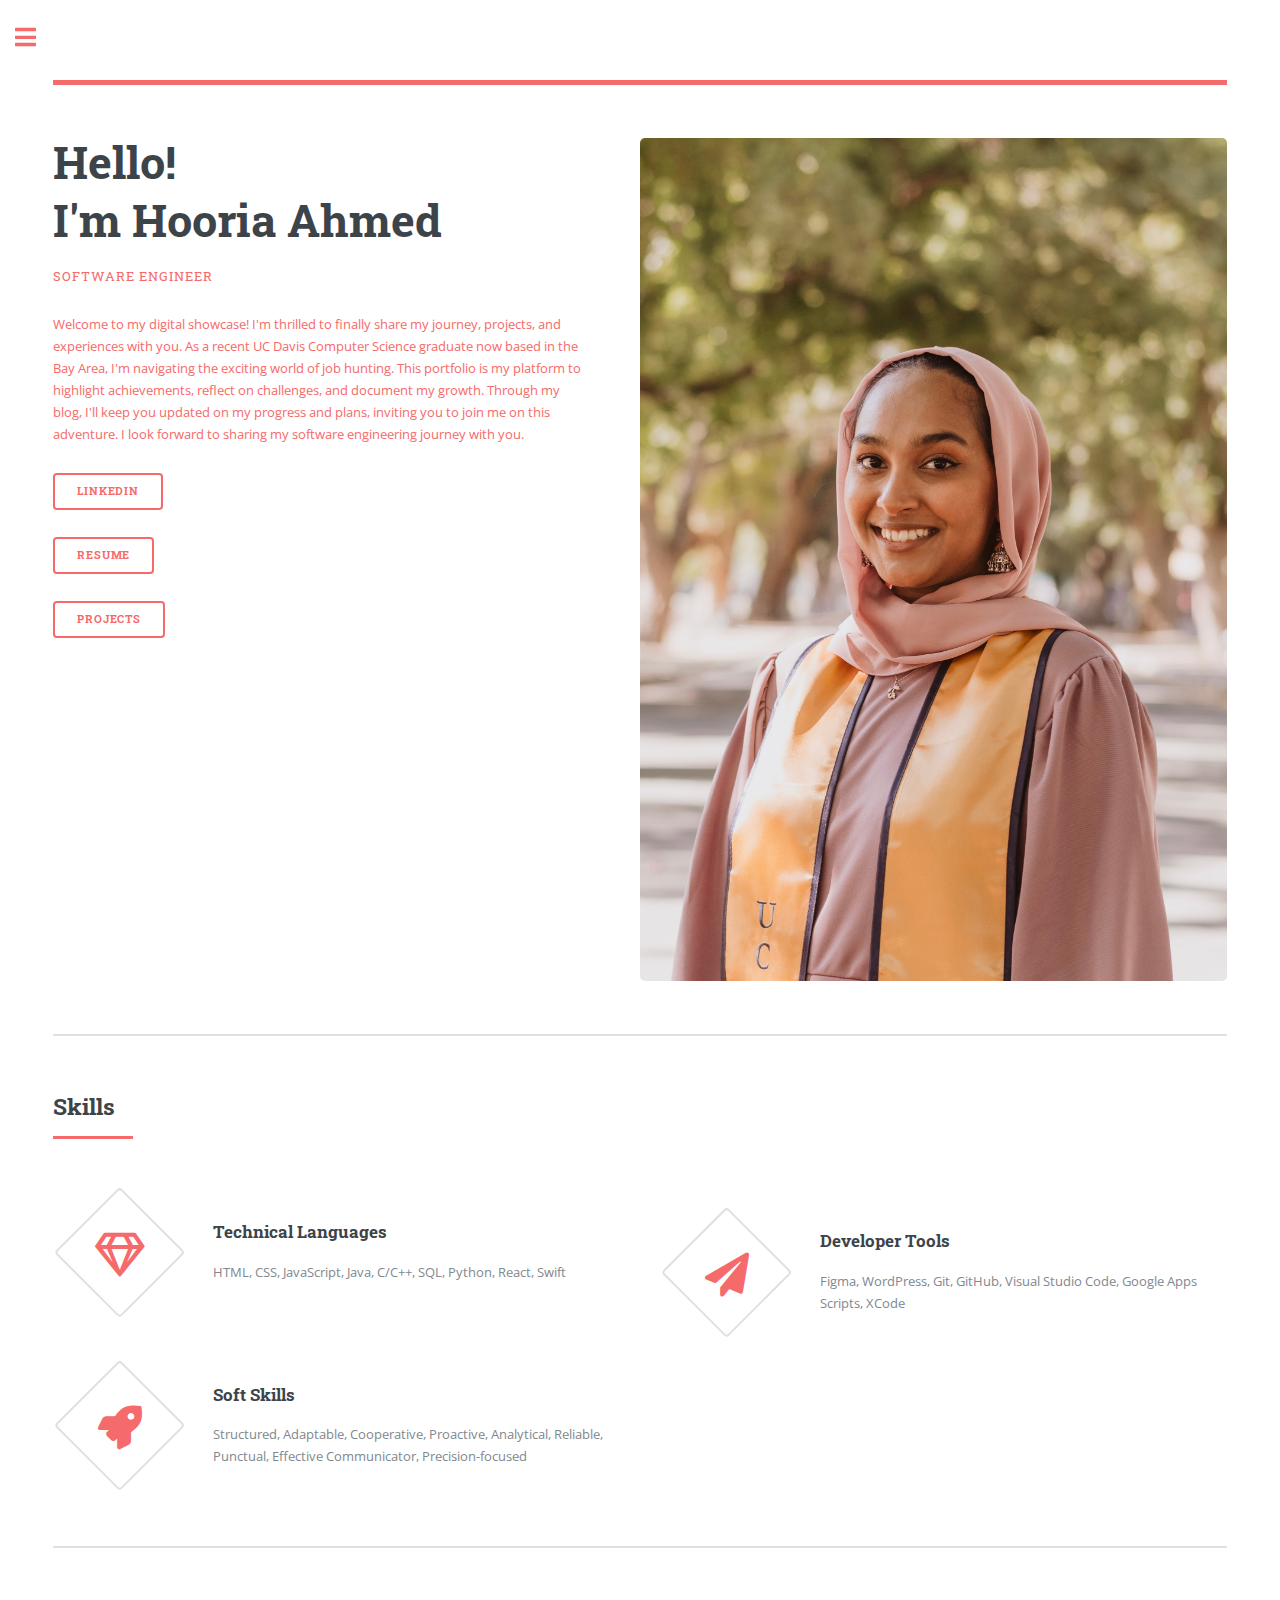
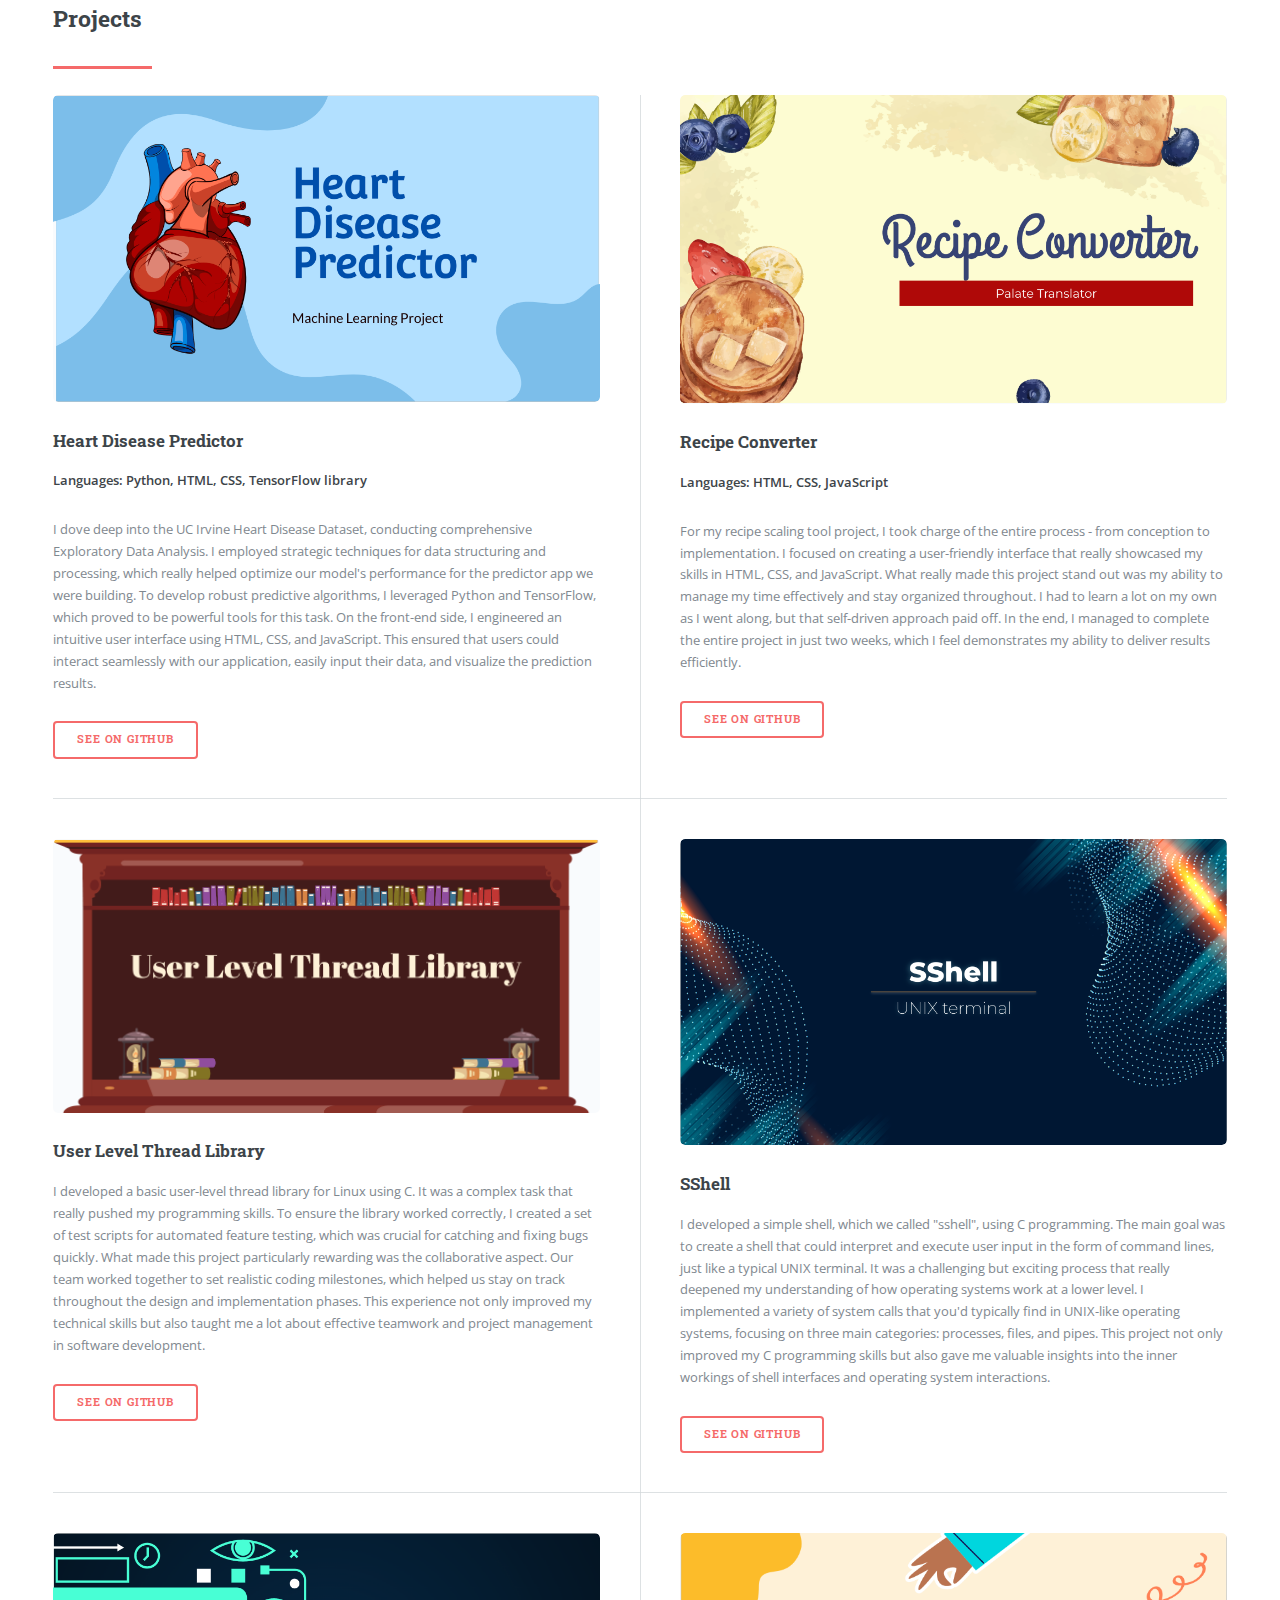
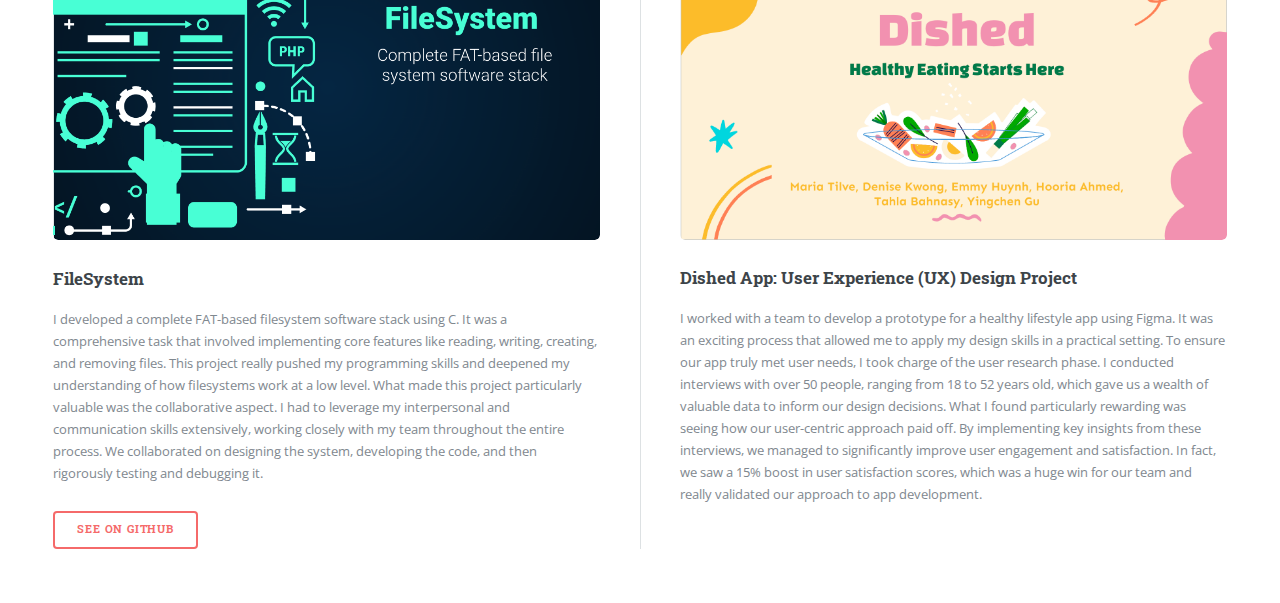
==== commit ed340c06: "prettier set up" ====
--- a/index.html
+++ b/index.html
@@ -57,7 +57,7 @@
 										</ul>
 									</div>
 									<span class="image object">
-										<img src="images/cropped-hooria-image.jpg" alt="" />
+										<img src="images/cropped-hooria-image.jpg" alt="hooria ahmed" />
 									</span>
 								</section>
 
@@ -101,7 +101,7 @@
 									</header>
 									<div class="posts">
 										<article>
-											<a href="https://github.com/Saipranav-Kotamreddy/ECS-171-Project" class="image"><img src="images/HeartDiseasImage.png" alt="" /></a>
+											<a href="https://github.com/Saipranav-Kotamreddy/ECS-171-Project" class="image"><img src="images/HeartDiseasImage.png" alt="hooria ahmed" /></a>
 											<h3>Heart Disease Predictor</h3>
 											<p><strong>Languages: Python, HTML, CSS, TensorFlow library</strong></p>
 											<p>I dove deep into the UC Irvine Heart Disease Dataset, conducting comprehensive Exploratory Data Analysis. I employed strategic techniques for data structuring and processing, which really helped optimize our model's performance for the predictor app we were building. To develop robust predictive algorithms, I leveraged Python and TensorFlow, which proved to be powerful tools for this task. On the front-end side, I engineered an intuitive user interface using HTML, CSS, and JavaScript. This ensured that users could interact seamlessly with our application, easily input their data, and visualize the prediction results.</p>
@@ -110,7 +110,7 @@
 											</ul>
 										</article>
 										<article>
-											<a href="https://github.com/hooria178/RecipeConverterProject" class="image"><img src="images/RecipeConverterImage.png" alt="" /></a>
+											<a href="https://github.com/hooria178/RecipeConverterProject" class="image"><img src="images/RecipeConverterImage.png" alt="hooria ahmed" /></a>
 											<h3>Recipe Converter</h3>
 											<p><strong>Languages: HTML, CSS, JavaScript</strong></p>
 											<p>For my recipe scaling tool project, I took charge of the entire process - from conception to implementation. I focused on creating a user-friendly interface that really showcased my skills in HTML, CSS, and JavaScript. What really made this project stand out was my ability to manage my time effectively and stay organized throughout. I had to learn a lot on my own as I went along, but that self-driven approach paid off. In the end, I managed to complete the entire project in just two weeks, which I feel demonstrates my ability to deliver results efficiently.</p>
@@ -119,7 +119,7 @@
 											</ul>
 										</article>
 										<article>
-											<a href="https://github.com/hooria178/UL-ThreadLibrary" class="image"><img src="images/UserLevelImage.png" alt="" /></a>
+											<a href="https://github.com/hooria178/UL-ThreadLibrary" class="image"><img src="images/UserLevelImage.png" alt="hooria ahmed" /></a>
 											<h3>User Level Thread Library</h3>
 											<p>I developed a basic user-level thread library for Linux using C. It was a complex task that really pushed my programming skills. To ensure the library worked correctly, I created a set of test scripts for automated feature testing, which was crucial for catching and fixing bugs quickly. What made this project particularly rewarding was the collaborative aspect. Our team worked together to set realistic coding milestones, which helped us stay on track throughout the design and implementation phases. This experience not only improved my technical skills but also taught me a lot about effective teamwork and project management in software development.</p>
 											<ul class="actions">
@@ -127,7 +127,7 @@
 											</ul>
 										</article>
 										<article>
-											<a href="https://github.com/hooria178/SShell" class="image"><img src="images/SShellImage.png" alt="" /></a>
+											<a href="https://github.com/hooria178/SShell" class="image"><img src="images/SShellImage.png" alt="hooria ahmed" /></a>
 											<h3>SShell</h3>
 											<p>I developed a simple shell, which we called "sshell", using C programming. The main goal was to create a shell that could interpret and execute user input in the form of command lines, just like a typical UNIX terminal. It was a challenging but exciting process that really deepened my understanding of how operating systems work at a lower level. I implemented a variety of system calls that you'd typically find in UNIX-like operating systems, focusing on three main categories: processes, files, and pipes. This project not only improved my C programming skills but also gave me valuable insights into the inner workings of shell interfaces and operating system interactions.</p>
 											<ul class="actions">
@@ -135,7 +135,7 @@
 											</ul>
 										</article>
 										<article>
-											<a href="https://github.com/hooria178/FileSystem" class="image"><img src="images/FileSystemImage.png" alt="" /></a>
+											<a href="https://github.com/hooria178/FileSystem" class="image"><img src="images/FileSystemImage.png" alt="hooria ahmed" /></a>
 											<h3>FileSystem</h3>
 											<p>I developed a complete FAT-based filesystem software stack using C. It was a comprehensive task that involved implementing core features like reading, writing, creating, and removing files. This project really pushed my programming skills and deepened my understanding of how filesystems work at a low level. What made this project particularly valuable was the collaborative aspect. I had to leverage my interpersonal and communication skills extensively, working closely with my team throughout the entire process. We collaborated on designing the system, developing the code, and then rigorously testing and debugging it.</p>
 											<ul class="actions">
@@ -143,7 +143,7 @@
 											</ul>
 										</article>
 										<article>
-											<a class="image"><img src="images/DishedImage.png" alt="" /></a>
+											<a class="image"><img src="images/DishedImage.png" alt="hooria ahmed" /></a>
 											<h3>Dished App: User Experience (UX) Design Project</h3>
 											<p> I worked with a team to develop a prototype for a healthy lifestyle app using Figma. It was an exciting process that allowed me to apply my design skills in a practical setting. To ensure our app truly met user needs, I took charge of the user research phase. I conducted interviews with over 50 people, ranging from 18 to 52 years old, which gave us a wealth of valuable data to inform our design decisions. What I found particularly rewarding was seeing how our user-centric approach paid off. By implementing key insights from these interviews, we managed to significantly improve user engagement and satisfaction. In fact, we saw a 15% boost in user satisfaction scores, which was a huge win for our team and really validated our approach to app development.</p>
 										</article>
@@ -183,11 +183,10 @@
 								<header class="major">
 									<h2>Recent Blogs</h2>
 								</header>
-								<div class="mini-posts">
+								<div class=   "mini-posts">
 									<article>
-										<a href="blog.html" class="image"><img src="images/Blog1Image.png" alt="" /></a>
-										<a href="blog.html"><p>Post-graduate Life and Headstarter Fellowship</a>
-										</p>
+										<a href="blog.html" class="image"><img src="images/Blog1Image.png" alt="hooria ahmed" /></a>
+										<a href="blog.html"><p>Post Undergrad Life and Headstarter Fellowship</a>										</p>
 									</article>
 									
 								<ul class="actions">
--- a/assets/css/main.css
+++ b/assets/css/main.css
@@ -1245,7 +1245,7 @@
       width: 100%; }
 
 .blog-header-image {
-  width: 50%; 
+  width: 100%; 
   height: 50%; 
   border-radius: 15%;
 }
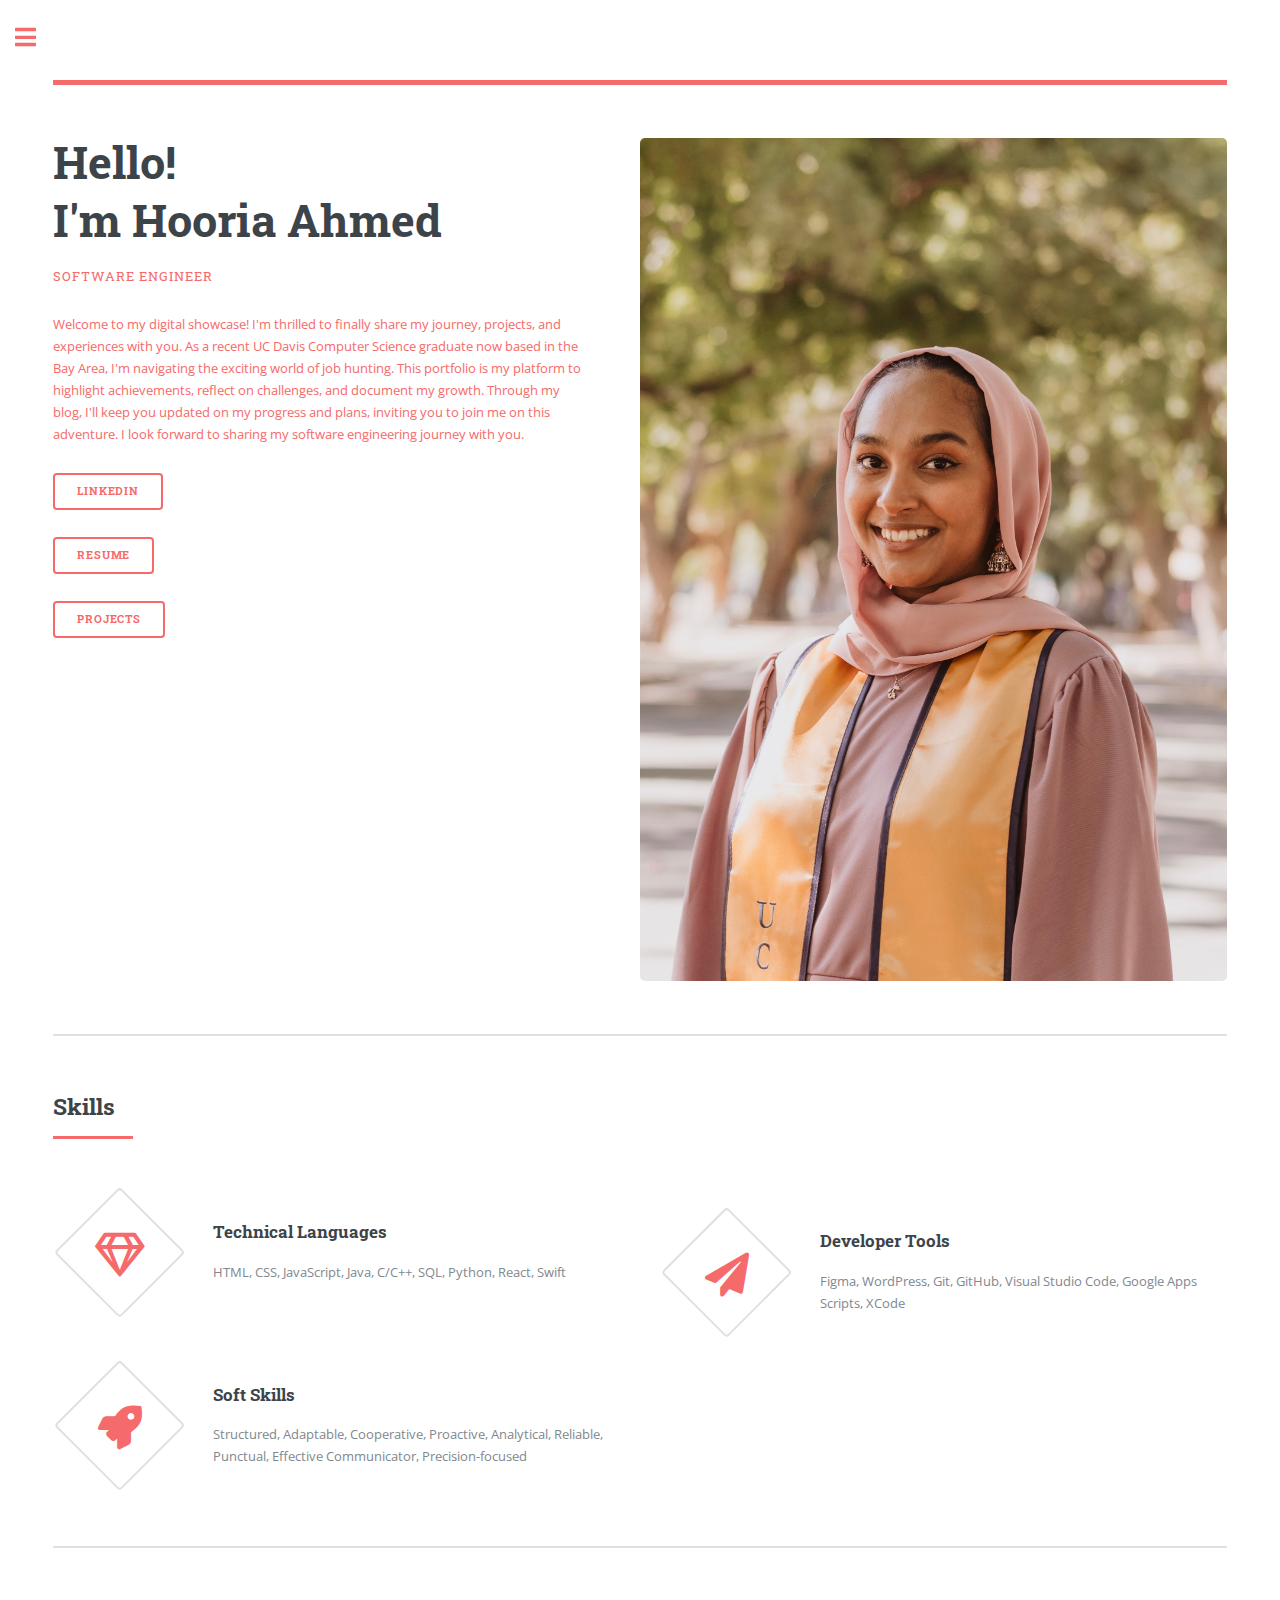
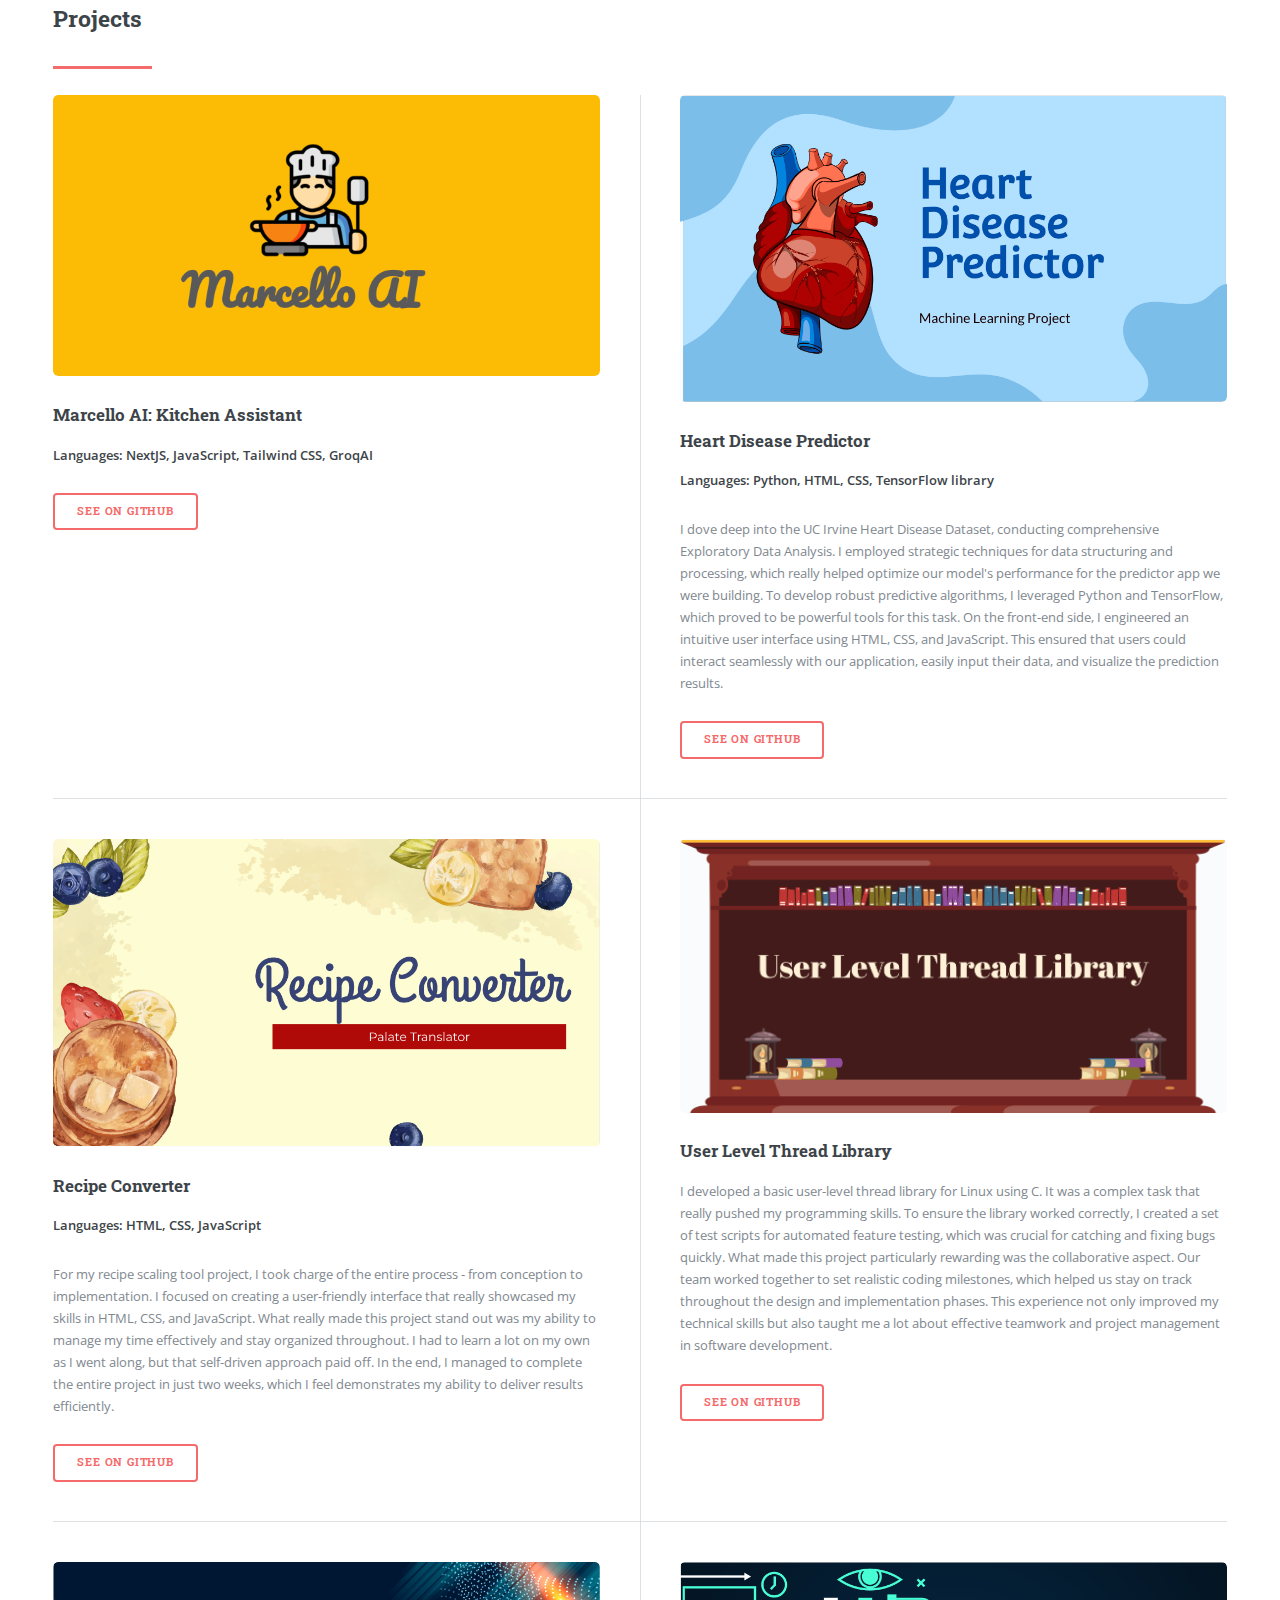
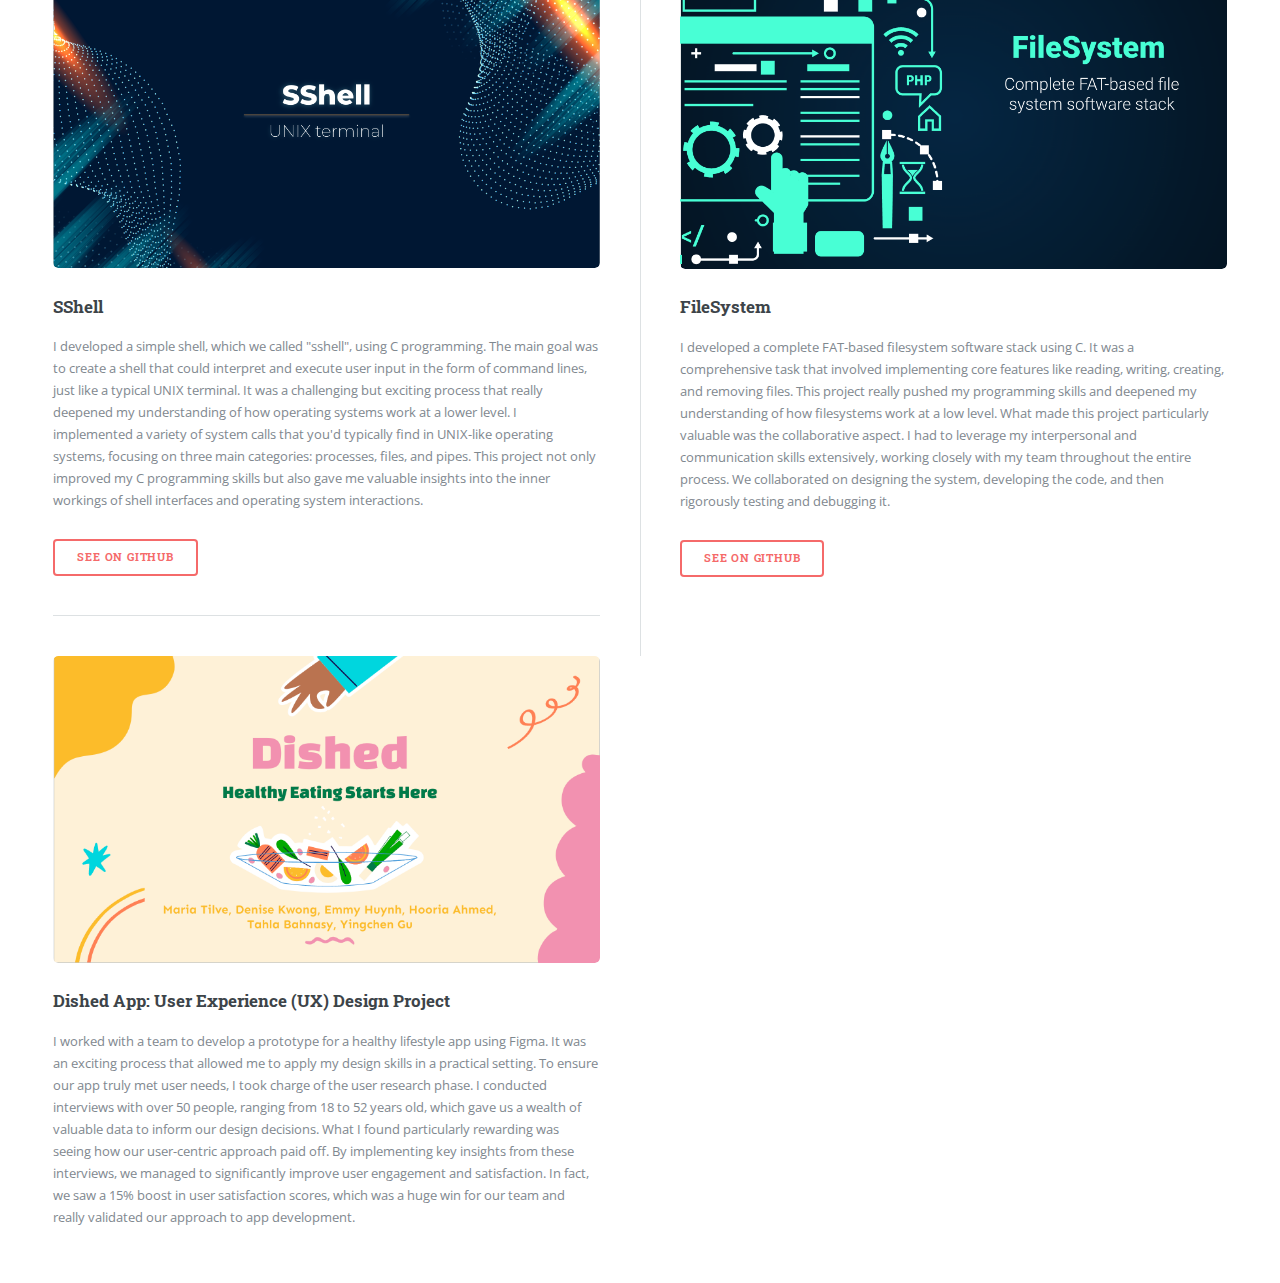
==== commit 40d31810: "new changes" ====
--- a/index.html
+++ b/index.html
@@ -101,6 +101,15 @@
 									</header>
 									<div class="posts">
 										<article>
+											<a href="https://github.com/hooria178/ai-chatbot" class="image"><img src="images/Marcello_AI_img.png" alt="hooria ahmed" /></a>
+											<h3>Marcello AI: Kitchen Assistant</h3>
+											<p><strong>Languages: NextJS, JavaScript, Tailwind CSS, GroqAI</strong></p>
+											<p></p>
+											<ul class="actions">
+												<li><a href="https://github.com/hooria178/ai-chatbot" class="button">See on GitHub</a></li>
+											</ul>
+										</article>
+										<article>
 											<a href="https://github.com/Saipranav-Kotamreddy/ECS-171-Project" class="image"><img src="images/HeartDiseasImage.png" alt="hooria ahmed" /></a>
 											<h3>Heart Disease Predictor</h3>
 											<p><strong>Languages: Python, HTML, CSS, TensorFlow library</strong></p>
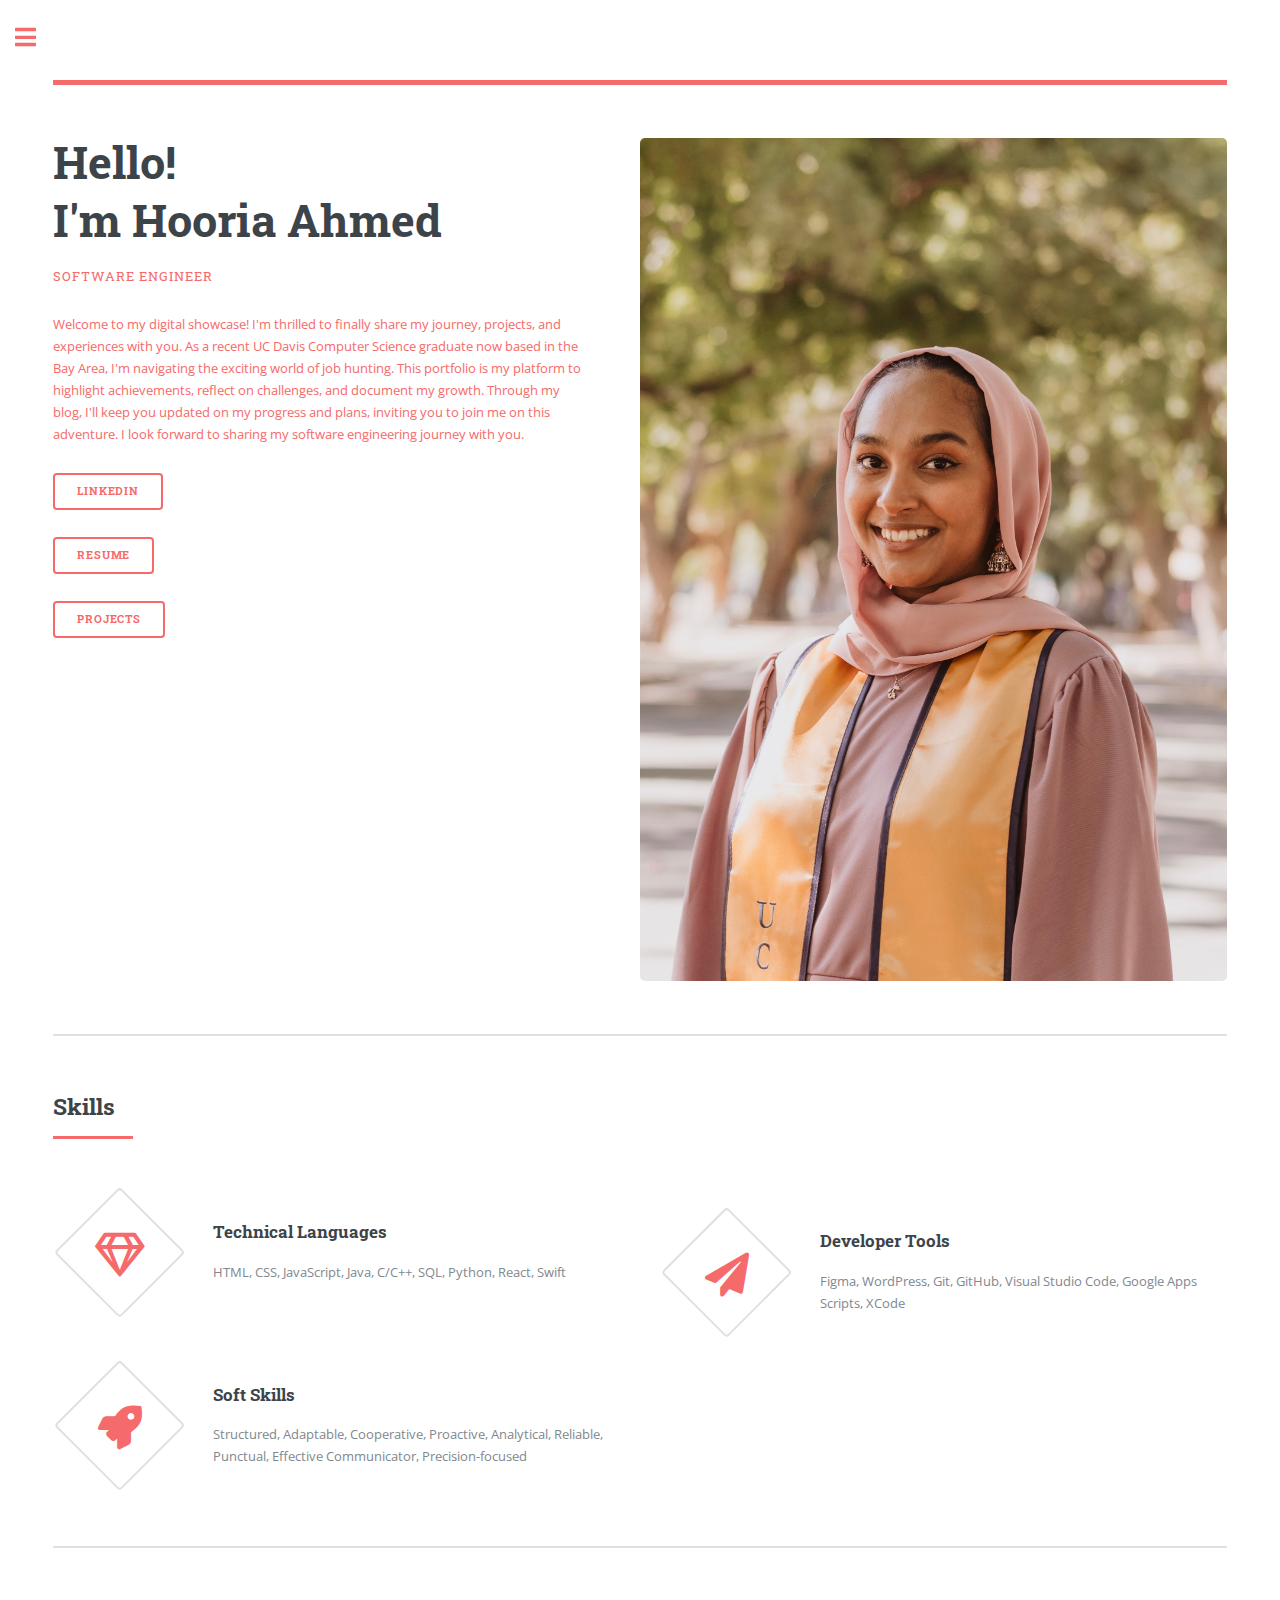
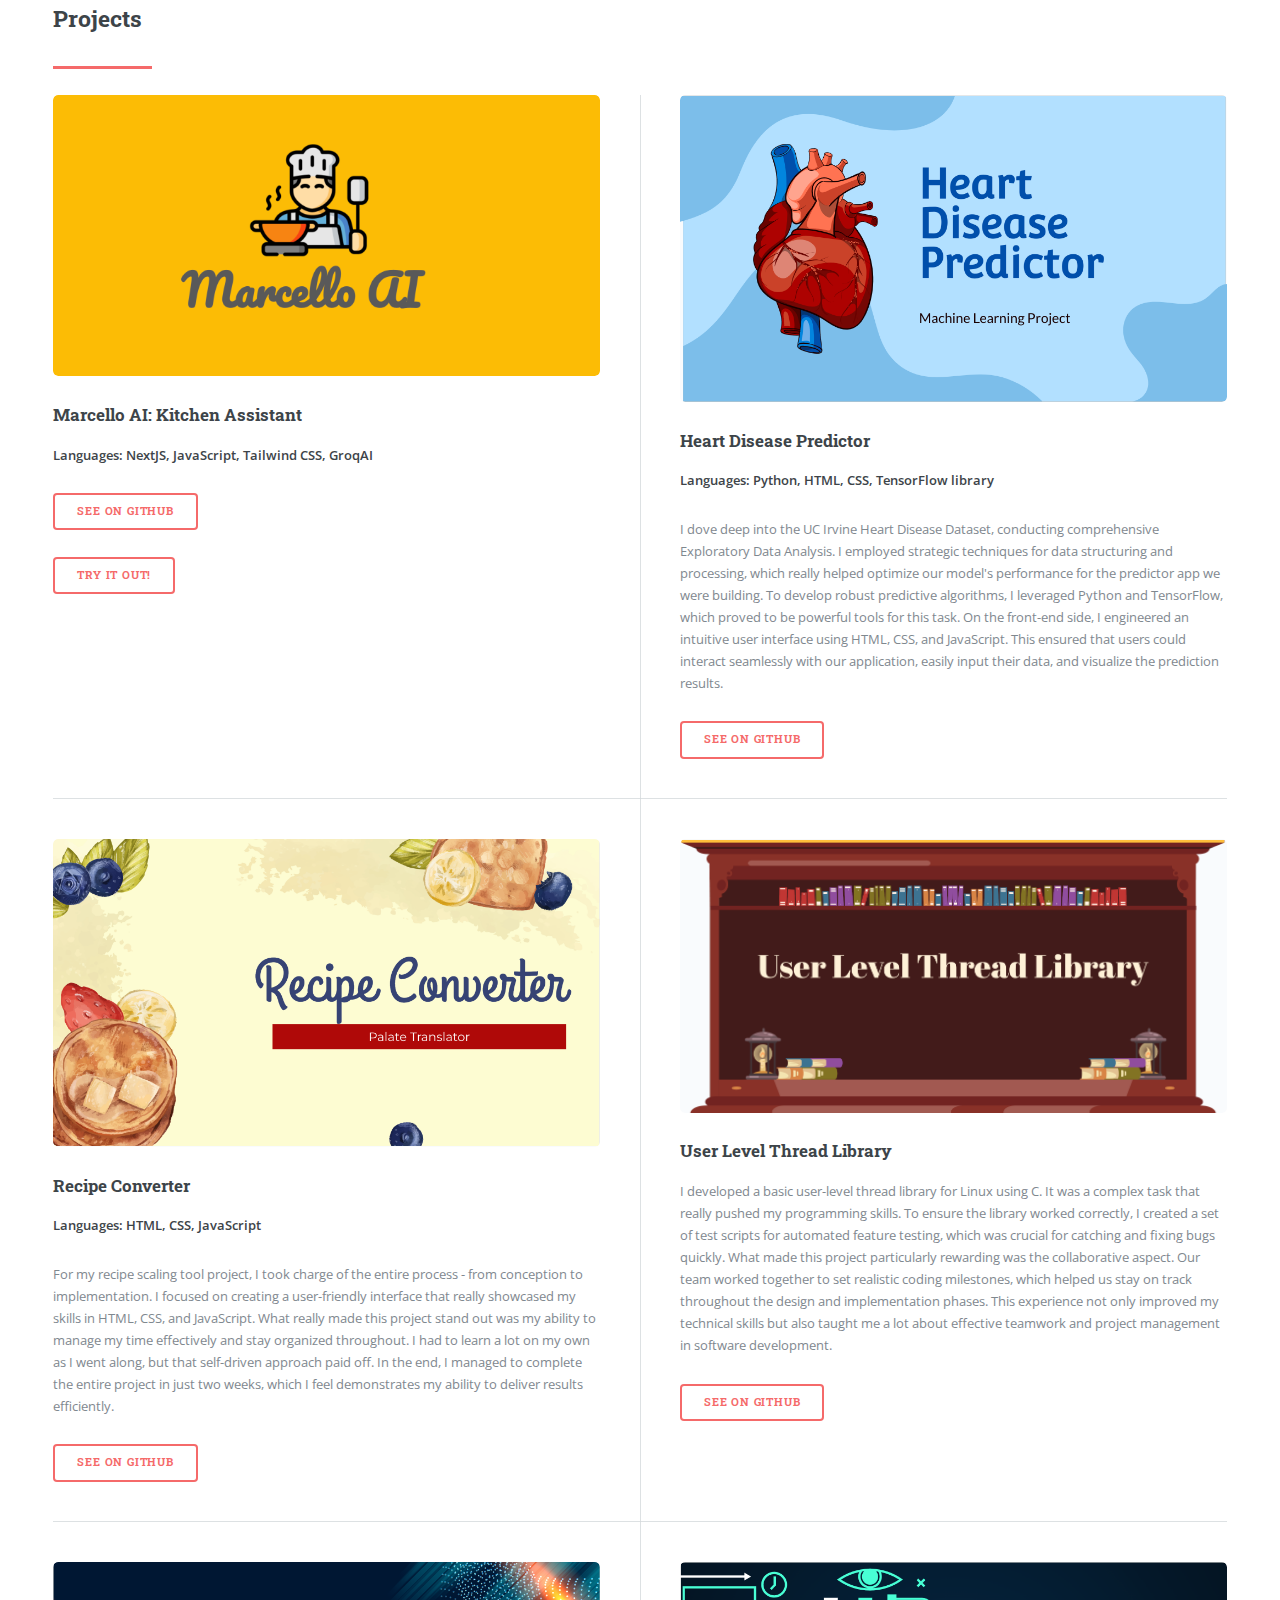
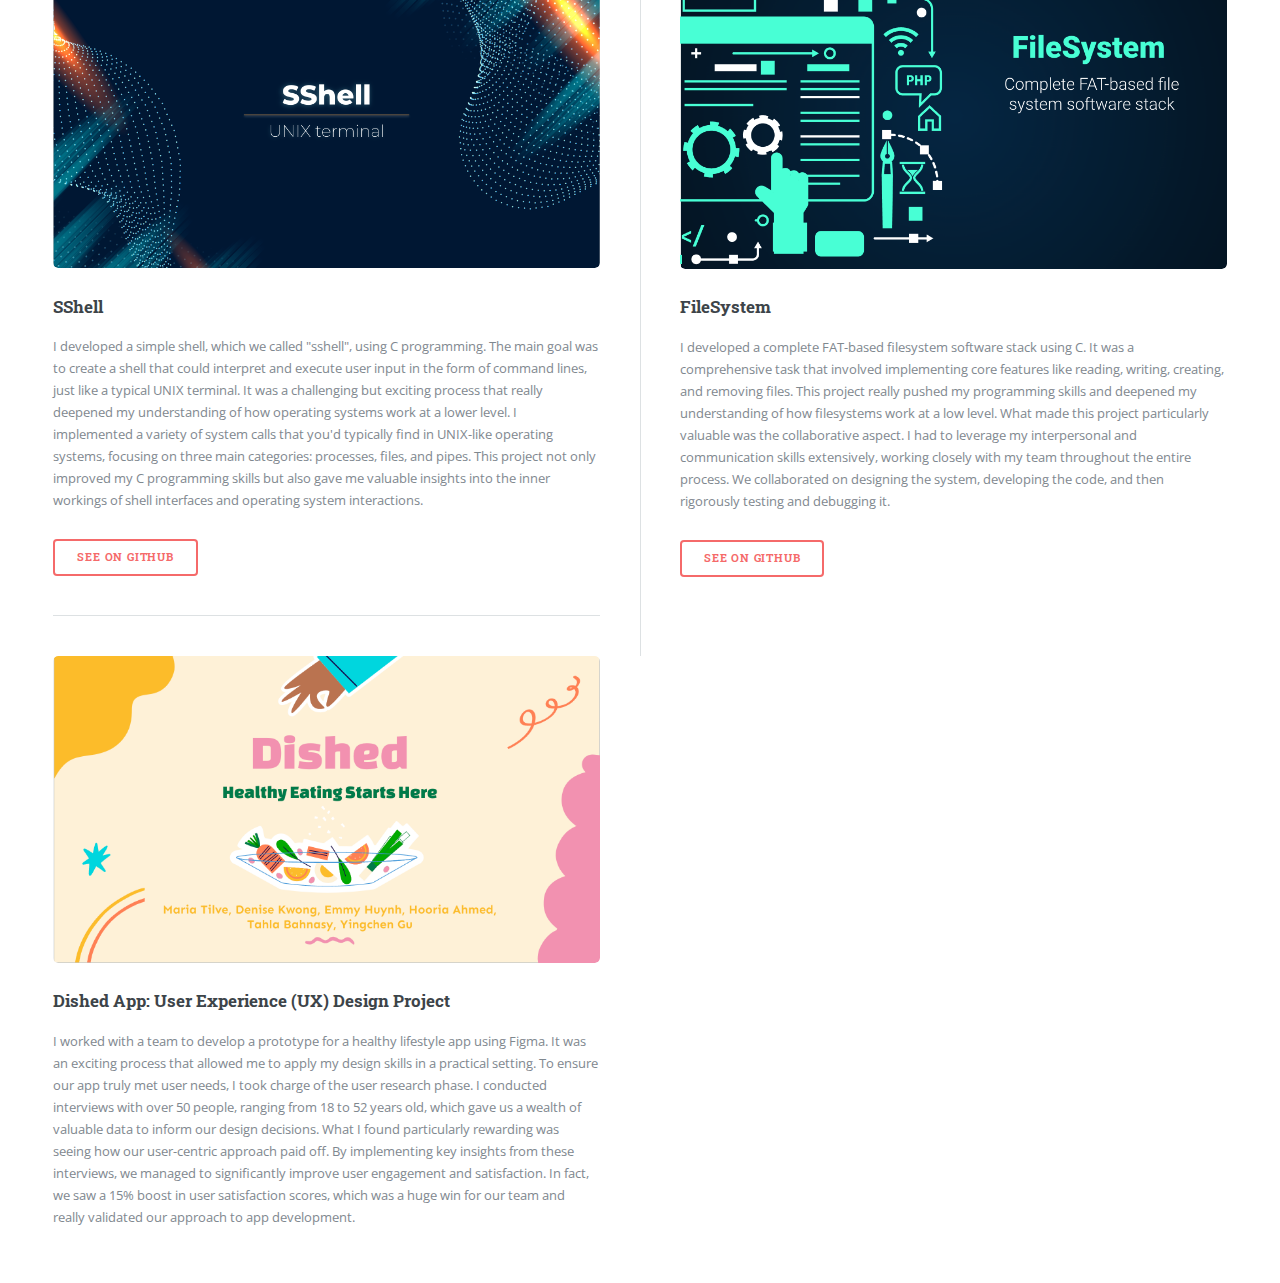
==== commit 13f40b09: "Update index.html" ====
--- a/index.html
+++ b/index.html
@@ -108,6 +108,9 @@
 											<ul class="actions">
 												<li><a href="https://github.com/hooria178/ai-chatbot" class="button">See on GitHub</a></li>
 											</ul>
+											<ul class="actions">
+												<li><a href="https://ai-chatbot-chi-topaz.vercel.app/" class="button">Try it out!</a></li>
+											</ul>
 										</article>
 										<article>
 											<a href="https://github.com/Saipranav-Kotamreddy/ECS-171-Project" class="image"><img src="images/HeartDiseasImage.png" alt="hooria ahmed" /></a>
